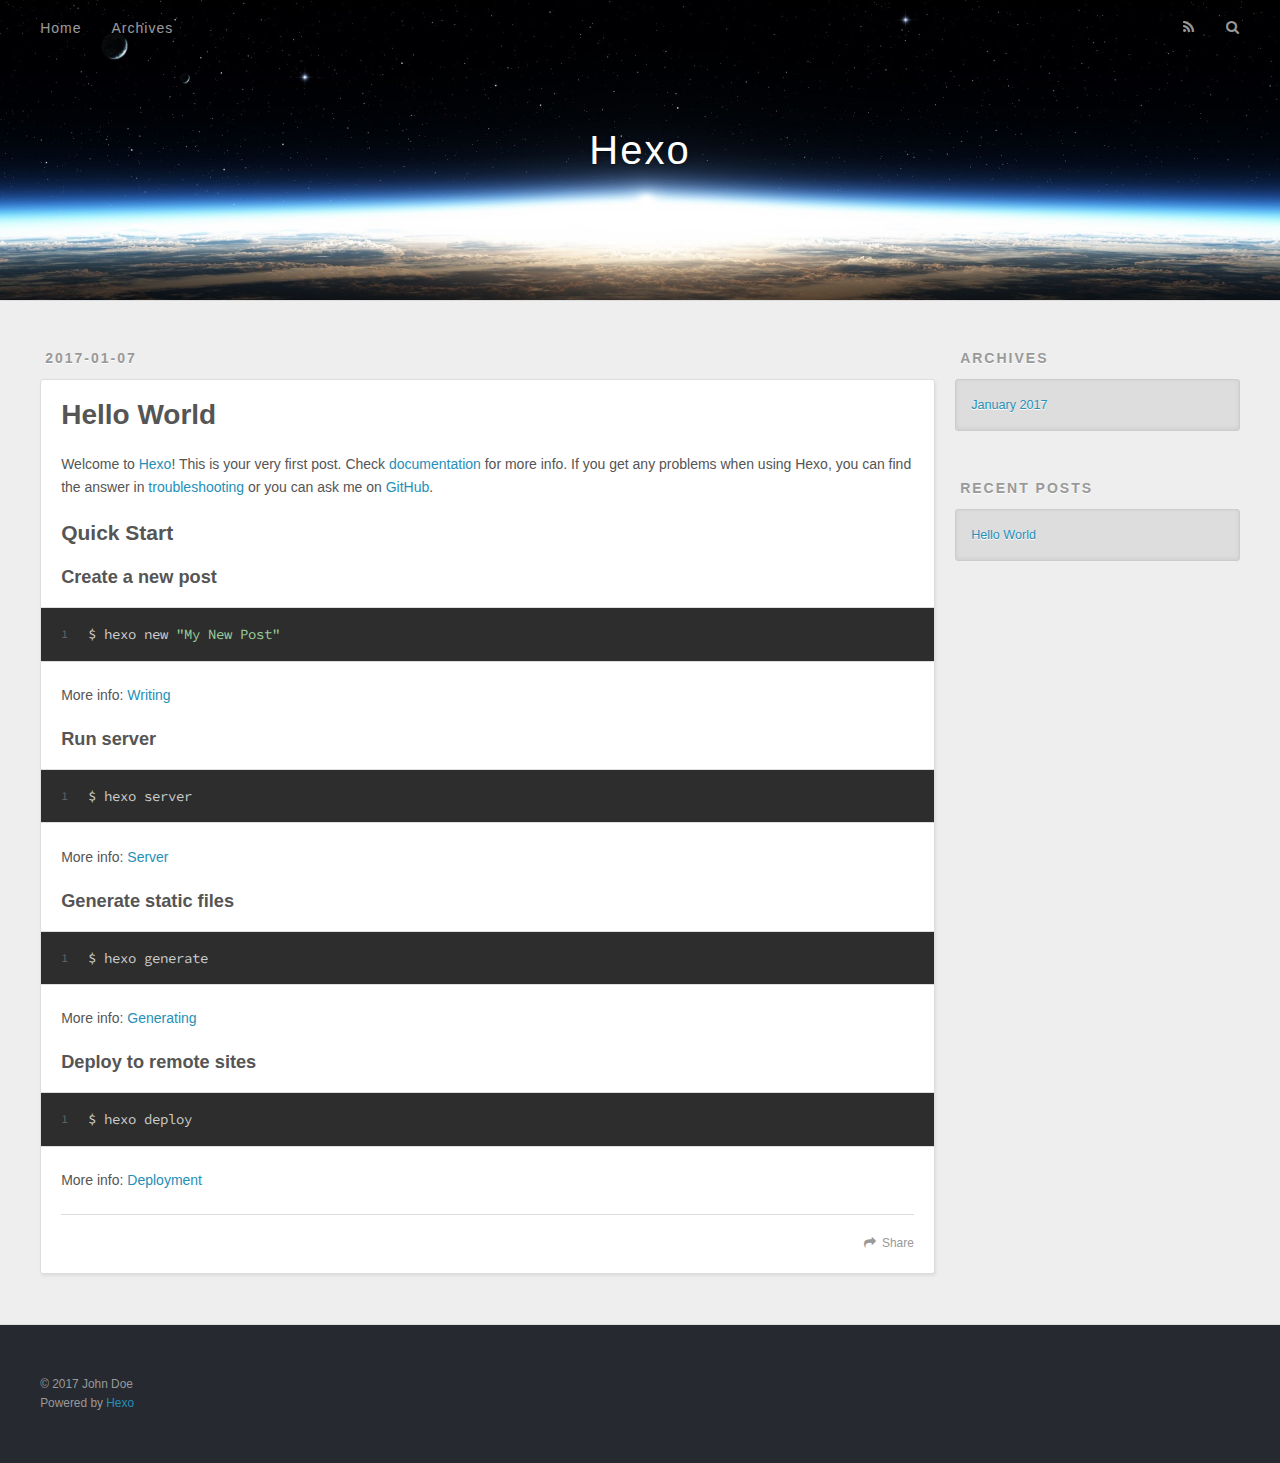
==== index.html @ b9127201 "Site updated: 2017-01-07 18:56:19" ====
<!DOCTYPE html>
<html>
<head>
  <meta charset="utf-8">
  
  <title>Hexo</title>
  <meta name="viewport" content="width=device-width, initial-scale=1, maximum-scale=1">
  <meta property="og:type" content="website">
<meta property="og:title" content="Hexo">
<meta property="og:url" content="http://yoursite.com/index.html">
<meta property="og:site_name" content="Hexo">
<meta name="twitter:card" content="summary">
<meta name="twitter:title" content="Hexo">
  
    <link rel="alternate" href="/atom.xml" title="Hexo" type="application/atom+xml">
  
  
    <link rel="icon" href="/favicon.png">
  
  
    <link href="//fonts.googleapis.com/css?family=Source+Code+Pro" rel="stylesheet" type="text/css">
  
  <link rel="stylesheet" href="/css/style.css">
  

</head>

<body>
  <div id="container">
    <div id="wrap">
      <header id="header">
  <div id="banner"></div>
  <div id="header-outer" class="outer">
    <div id="header-title" class="inner">
      <h1 id="logo-wrap">
        <a href="/" id="logo">Hexo</a>
      </h1>
      
    </div>
    <div id="header-inner" class="inner">
      <nav id="main-nav">
        <a id="main-nav-toggle" class="nav-icon"></a>
        
          <a class="main-nav-link" href="/">Home</a>
        
          <a class="main-nav-link" href="/archives">Archives</a>
        
      </nav>
      <nav id="sub-nav">
        
          <a id="nav-rss-link" class="nav-icon" href="/atom.xml" title="RSS Feed"></a>
        
        <a id="nav-search-btn" class="nav-icon" title="Search"></a>
      </nav>
      <div id="search-form-wrap">
        <form action="//google.com/search" method="get" accept-charset="UTF-8" class="search-form"><input type="search" name="q" results="0" class="search-form-input" placeholder="Search"><button type="submit" class="search-form-submit">&#xF002;</button><input type="hidden" name="sitesearch" value="http://yoursite.com"></form>
      </div>
    </div>
  </div>
</header>
      <div class="outer">
        <section id="main">
  
    <article id="post-hello-world" class="article article-type-post" itemscope itemprop="blogPost">
  <div class="article-meta">
    <a href="/2017/01/07/hello-world/" class="article-date">
  <time datetime="2017-01-07T10:17:06.000Z" itemprop="datePublished">2017-01-07</time>
</a>
    
  </div>
  <div class="article-inner">
    
    
      <header class="article-header">
        
  
    <h1 itemprop="name">
      <a class="article-title" href="/2017/01/07/hello-world/">Hello World</a>
    </h1>
  

      </header>
    
    <div class="article-entry" itemprop="articleBody">
      
        <p>Welcome to <a href="https://hexo.io/" target="_blank" rel="external">Hexo</a>! This is your very first post. Check <a href="https://hexo.io/docs/" target="_blank" rel="external">documentation</a> for more info. If you get any problems when using Hexo, you can find the answer in <a href="https://hexo.io/docs/troubleshooting.html" target="_blank" rel="external">troubleshooting</a> or you can ask me on <a href="https://github.com/hexojs/hexo/issues" target="_blank" rel="external">GitHub</a>.</p>
<h2 id="Quick-Start"><a href="#Quick-Start" class="headerlink" title="Quick Start"></a>Quick Start</h2><h3 id="Create-a-new-post"><a href="#Create-a-new-post" class="headerlink" title="Create a new post"></a>Create a new post</h3><figure class="highlight bash"><table><tr><td class="gutter"><pre><div class="line">1</div></pre></td><td class="code"><pre><div class="line">$ hexo new <span class="string">"My New Post"</span></div></pre></td></tr></table></figure>
<p>More info: <a href="https://hexo.io/docs/writing.html" target="_blank" rel="external">Writing</a></p>
<h3 id="Run-server"><a href="#Run-server" class="headerlink" title="Run server"></a>Run server</h3><figure class="highlight bash"><table><tr><td class="gutter"><pre><div class="line">1</div></pre></td><td class="code"><pre><div class="line">$ hexo server</div></pre></td></tr></table></figure>
<p>More info: <a href="https://hexo.io/docs/server.html" target="_blank" rel="external">Server</a></p>
<h3 id="Generate-static-files"><a href="#Generate-static-files" class="headerlink" title="Generate static files"></a>Generate static files</h3><figure class="highlight bash"><table><tr><td class="gutter"><pre><div class="line">1</div></pre></td><td class="code"><pre><div class="line">$ hexo generate</div></pre></td></tr></table></figure>
<p>More info: <a href="https://hexo.io/docs/generating.html" target="_blank" rel="external">Generating</a></p>
<h3 id="Deploy-to-remote-sites"><a href="#Deploy-to-remote-sites" class="headerlink" title="Deploy to remote sites"></a>Deploy to remote sites</h3><figure class="highlight bash"><table><tr><td class="gutter"><pre><div class="line">1</div></pre></td><td class="code"><pre><div class="line">$ hexo deploy</div></pre></td></tr></table></figure>
<p>More info: <a href="https://hexo.io/docs/deployment.html" target="_blank" rel="external">Deployment</a></p>

      
    </div>
    <footer class="article-footer">
      <a data-url="http://yoursite.com/2017/01/07/hello-world/" data-id="cixn47nyx0000qcj7tcdx3feu" class="article-share-link">Share</a>
      
      
    </footer>
  </div>
  
</article>


  

</section>
        
          <aside id="sidebar">
  
    

  
    

  
    
  
    
  <div class="widget-wrap">
    <h3 class="widget-title">Archives</h3>
    <div class="widget">
      <ul class="archive-list"><li class="archive-list-item"><a class="archive-list-link" href="/archives/2017/01/">January 2017</a></li></ul>
    </div>
  </div>


  
    
  <div class="widget-wrap">
    <h3 class="widget-title">Recent Posts</h3>
    <div class="widget">
      <ul>
        
          <li>
            <a href="/2017/01/07/hello-world/">Hello World</a>
          </li>
        
      </ul>
    </div>
  </div>

  
</aside>
        
      </div>
      <footer id="footer">
  
  <div class="outer">
    <div id="footer-info" class="inner">
      &copy; 2017 John Doe<br>
      Powered by <a href="http://hexo.io/" target="_blank">Hexo</a>
    </div>
  </div>
</footer>
    </div>
    <nav id="mobile-nav">
  
    <a href="/" class="mobile-nav-link">Home</a>
  
    <a href="/archives" class="mobile-nav-link">Archives</a>
  
</nav>
    

<script src="//ajax.googleapis.com/ajax/libs/jquery/2.0.3/jquery.min.js"></script>


  <link rel="stylesheet" href="/fancybox/jquery.fancybox.css">
  <script src="/fancybox/jquery.fancybox.pack.js"></script>


<script src="/js/script.js"></script>

  </div>
</body>
</html>
---- css/style.css ----
body {
  width: 100%;
}
body:before,
body:after {
  content: "";
  display: table;
}
body:after {
  clear: both;
}
html,
body,
div,
span,
applet,
object,
iframe,
h1,
h2,
h3,
h4,
h5,
h6,
p,
blockquote,
pre,
a,
abbr,
acronym,
address,
big,
cite,
code,
del,
dfn,
em,
img,
ins,
kbd,
q,
s,
samp,
small,
strike,
strong,
sub,
sup,
tt,
var,
dl,
dt,
dd,
ol,
ul,
li,
fieldset,
form,
label,
legend,
table,
caption,
tbody,
tfoot,
thead,
tr,
th,
td {
  margin: 0;
  padding: 0;
  border: 0;
  outline: 0;
  font-weight: inherit;
  font-style: inherit;
  font-family: inherit;
  font-size: 100%;
  vertical-align: baseline;
}
body {
  line-height: 1;
  color: #000;
  background: #fff;
}
ol,
ul {
  list-style: none;
}
table {
  border-collapse: separate;
  border-spacing: 0;
  vertical-align: middle;
}
caption,
th,
td {
  text-align: left;
  font-weight: normal;
  vertical-align: middle;
}
a img {
  border: none;
}
input,
button {
  margin: 0;
  padding: 0;
}
input::-moz-focus-inner,
button::-moz-focus-inner {
  border: 0;
  padding: 0;
}
@font-face {
  font-family: FontAwesome;
  font-style: normal;
  font-weight: normal;
  src: url("fonts/fontawesome-webfont.eot?v=#4.0.3");
  src: url("fonts/fontawesome-webfont.eot?#iefix&v=#4.0.3") format("embedded-opentype"), url("fonts/fontawesome-webfont.woff?v=#4.0.3") format("woff"), url("fonts/fontawesome-webfont.ttf?v=#4.0.3") format("truetype"), url("fonts/fontawesome-webfont.svg#fontawesomeregular?v=#4.0.3") format("svg");
}
html,
body,
#container {
  height: 100%;
}
body {
  background: #eee;
  font: 14px "Helvetica Neue", Helvetica, Arial, sans-serif;
  -webkit-text-size-adjust: 100%;
}
.outer {
  max-width: 1220px;
  margin: 0 auto;
  padding: 0 20px;
}
.outer:before,
.outer:after {
  content: "";
  display: table;
}
.outer:after {
  clear: both;
}
.inner {
  display: inline;
  float: left;
  width: 98.33333333333333%;
  margin: 0 0.833333333333333%;
}
.left,
.alignleft {
  float: left;
}
.right,
.alignright {
  float: right;
}
.clear {
  clear: both;
}
#container {
  position: relative;
}
.mobile-nav-on {
  overflow: hidden;
}
#wrap {
  height: 100%;
  width: 100%;
  position: absolute;
  top: 0;
  left: 0;
  -webkit-transition: 0.2s ease-out;
  -moz-transition: 0.2s ease-out;
  -ms-transition: 0.2s ease-out;
  transition: 0.2s ease-out;
  z-index: 1;
  background: #eee;
}
.mobile-nav-on #wrap {
  left: 280px;
}
@media screen and (min-width: 768px) {
  #main {
    display: inline;
    float: left;
    width: 73.33333333333333%;
    margin: 0 0.833333333333333%;
  }
}
.article-date,
.article-category-link,
.archive-year,
.widget-title {
  text-decoration: none;
  text-transform: uppercase;
  letter-spacing: 2px;
  color: #999;
  margin-bottom: 1em;
  margin-left: 5px;
  line-height: 1em;
  text-shadow: 0 1px #fff;
  font-weight: bold;
}
.article-inner,
.archive-article-inner {
  background: #fff;
  -webkit-box-shadow: 1px 2px 3px #ddd;
  box-shadow: 1px 2px 3px #ddd;
  border: 1px solid #ddd;
  border-radius: 3px;
}
.article-entry h1,
.widget h1 {
  font-size: 2em;
}
.article-entry h2,
.widget h2 {
  font-size: 1.5em;
}
.article-entry h3,
.widget h3 {
  font-size: 1.3em;
}
.article-entry h4,
.widget h4 {
  font-size: 1.2em;
}
.article-entry h5,
.widget h5 {
  font-size: 1em;
}
.article-entry h6,
.widget h6 {
  font-size: 1em;
  color: #999;
}
.article-entry hr,
.widget hr {
  border: 1px dashed #ddd;
}
.article-entry strong,
.widget strong {
  font-weight: bold;
}
.article-entry em,
.widget em,
.article-entry cite,
.widget cite {
  font-style: italic;
}
.article-entry sup,
.widget sup,
.article-entry sub,
.widget sub {
  font-size: 0.75em;
  line-height: 0;
  position: relative;
  vertical-align: baseline;
}
.article-entry sup,
.widget sup {
  top: -0.5em;
}
.article-entry sub,
.widget sub {
  bottom: -0.2em;
}
.article-entry small,
.widget small {
  font-size: 0.85em;
}
.article-entry acronym,
.widget acronym,
.article-entry abbr,
.widget abbr {
  border-bottom: 1px dotted;
}
.article-entry ul,
.widget ul,
.article-entry ol,
.widget ol,
.article-entry dl,
.widget dl {
  margin: 0 20px;
  line-height: 1.6em;
}
.article-entry ul ul,
.widget ul ul,
.article-entry ol ul,
.widget ol ul,
.article-entry ul ol,
.widget ul ol,
.article-entry ol ol,
.widget ol ol {
  margin-top: 0;
  margin-bottom: 0;
}
.article-entry ul,
.widget ul {
  list-style: disc;
}
.article-entry ol,
.widget ol {
  list-style: decimal;
}
.article-entry dt,
.widget dt {
  font-weight: bold;
}
#header {
  height: 300px;
  position: relative;
  border-bottom: 1px solid #ddd;
}
#header:before,
#header:after {
  content: "";
  position: absolute;
  left: 0;
  right: 0;
  height: 40px;
}
#header:before {
  top: 0;
  background: -webkit-linear-gradient(rgba(0,0,0,0.2), transparent);
  background: -moz-linear-gradient(rgba(0,0,0,0.2), transparent);
  background: -ms-linear-gradient(rgba(0,0,0,0.2), transparent);
  background: linear-gradient(rgba(0,0,0,0.2), transparent);
}
#header:after {
  bottom: 0;
  background: -webkit-linear-gradient(transparent, rgba(0,0,0,0.2));
  background: -moz-linear-gradient(transparent, rgba(0,0,0,0.2));
  background: -ms-linear-gradient(transparent, rgba(0,0,0,0.2));
  background: linear-gradient(transparent, rgba(0,0,0,0.2));
}
#header-outer {
  height: 100%;
  position: relative;
}
#header-inner {
  position: relative;
  overflow: hidden;
}
#banner {
  position: absolute;
  top: 0;
  left: 0;
  width: 100%;
  height: 100%;
  background: url("images/banner.jpg") center #000;
  -webkit-background-size: cover;
  -moz-background-size: cover;
  background-size: cover;
  z-index: -1;
}
#header-title {
  text-align: center;
  height: 40px;
  position: absolute;
  top: 50%;
  left: 0;
  margin-top: -20px;
}
#logo,
#subtitle {
  text-decoration: none;
  color: #fff;
  font-weight: 300;
  text-shadow: 0 1px 4px rgba(0,0,0,0.3);
}
#logo {
  font-size: 40px;
  line-height: 40px;
  letter-spacing: 2px;
}
#subtitle {
  font-size: 16px;
  line-height: 16px;
  letter-spacing: 1px;
}
#subtitle-wrap {
  margin-top: 16px;
}
#main-nav {
  float: left;
  margin-left: -15px;
}
.nav-icon,
.main-nav-link {
  float: left;
  color: #fff;
  opacity: 0.6;
  text-decoration: none;
  text-shadow: 0 1px rgba(0,0,0,0.2);
  -webkit-transition: opacity 0.2s;
  -moz-transition: opacity 0.2s;
  -ms-transition: opacity 0.2s;
  transition: opacity 0.2s;
  display: block;
  padding: 20px 15px;
}
.nav-icon:hover,
.main-nav-link:hover {
  opacity: 1;
}
.nav-icon {
  font-family: FontAwesome;
  text-align: center;
  font-size: 14px;
  width: 14px;
  height: 14px;
  padding: 20px 15px;
  position: relative;
  cursor: pointer;
}
.main-nav-link {
  font-weight: 300;
  letter-spacing: 1px;
}
@media screen and (max-width: 479px) {
  .main-nav-link {
    display: none;
  }
}
#main-nav-toggle {
  display: none;
}
#main-nav-toggle:before {
  content: "\f0c9";
}
@media screen and (max-width: 479px) {
  #main-nav-toggle {
    display: block;
  }
}
#sub-nav {
  float: right;
  margin-right: -15px;
}
#nav-rss-link:before {
  content: "\f09e";
}
#nav-search-btn:before {
  content: "\f002";
}
#search-form-wrap {
  position: absolute;
  top: 15px;
  width: 150px;
  height: 30px;
  right: -150px;
  opacity: 0;
  -webkit-transition: 0.2s ease-out;
  -moz-transition: 0.2s ease-out;
  -ms-transition: 0.2s ease-out;
  transition: 0.2s ease-out;
}
#search-form-wrap.on {
  opacity: 1;
  right: 0;
}
@media screen and (max-width: 479px) {
  #search-form-wrap {
    width: 100%;
    right: -100%;
  }
}
.search-form {
  position: absolute;
  top: 0;
  left: 0;
  right: 0;
  background: #fff;
  padding: 5px 15px;
  border-radius: 15px;
  -webkit-box-shadow: 0 0 10px rgba(0,0,0,0.3);
  box-shadow: 0 0 10px rgba(0,0,0,0.3);
}
.search-form-input {
  border: none;
  background: none;
  color: #555;
  width: 100%;
  font: 13px "Helvetica Neue", Helvetica, Arial, sans-serif;
  outline: none;
}
.search-form-input::-webkit-search-results-decoration,
.search-form-input::-webkit-search-cancel-button {
  -webkit-appearance: none;
}
.search-form-submit {
  position: absolute;
  top: 50%;
  right: 10px;
  margin-top: -7px;
  font: 13px FontAwesome;
  border: none;
  background: none;
  color: #bbb;
  cursor: pointer;
}
.search-form-submit:hover,
.search-form-submit:focus {
  color: #777;
}
.article {
  margin: 50px 0;
}
.article-inner {
  overflow: hidden;
}
.article-meta:before,
.article-meta:after {
  content: "";
  display: table;
}
.article-meta:after {
  clear: both;
}
.article-date {
  float: left;
}
.article-category {
  float: left;
  line-height: 1em;
  color: #ccc;
  text-shadow: 0 1px #fff;
  margin-left: 8px;
}
.article-category:before {
  content: "\2022";
}
.article-category-link {
  margin: 0 12px 1em;
}
.article-header {
  padding: 20px 20px 0;
}
.article-title {
  text-decoration: none;
  font-size: 2em;
  font-weight: bold;
  color: #555;
  line-height: 1.1em;
  -webkit-transition: color 0.2s;
  -moz-transition: color 0.2s;
  -ms-transition: color 0.2s;
  transition: color 0.2s;
}
a.article-title:hover {
  color: #258fb8;
}
.article-entry {
  color: #555;
  padding: 0 20px;
}
.article-entry:before,
.article-entry:after {
  content: "";
  display: table;
}
.article-entry:after {
  clear: both;
}
.article-entry p,
.article-entry table {
  line-height: 1.6em;
  margin: 1.6em 0;
}
.article-entry h1,
.article-entry h2,
.article-entry h3,
.article-entry h4,
.article-entry h5,
.article-entry h6 {
  font-weight: bold;
}
.article-entry h1,
.article-entry h2,
.article-entry h3,
.article-entry h4,
.article-entry h5,
.article-entry h6 {
  line-height: 1.1em;
  margin: 1.1em 0;
}
.article-entry a {
  color: #258fb8;
  text-decoration: none;
}
.article-entry a:hover {
  text-decoration: underline;
}
.article-entry ul,
.article-entry ol,
.article-entry dl {
  margin-top: 1.6em;
  margin-bottom: 1.6em;
}
.article-entry img,
.article-entry video {
  max-width: 100%;
  height: auto;
  display: block;
  margin: auto;
}
.article-entry iframe {
  border: none;
}
.article-entry table {
  width: 100%;
  border-collapse: collapse;
  border-spacing: 0;
}
.article-entry th {
  font-weight: bold;
  border-bottom: 3px solid #ddd;
  padding-bottom: 0.5em;
}
.article-entry td {
  border-bottom: 1px solid #ddd;
  padding: 10px 0;
}
.article-entry blockquote {
  font-family: Georgia, "Times New Roman", serif;
  font-size: 1.4em;
  margin: 1.6em 20px;
  text-align: center;
}
.article-entry blockquote footer {
  font-size: 14px;
  margin: 1.6em 0;
  font-family: "Helvetica Neue", Helvetica, Arial, sans-serif;
}
.article-entry blockquote footer cite:before {
  content: "—";
  padding: 0 0.5em;
}
.article-entry .pullquote {
  text-align: left;
  width: 45%;
  margin: 0;
}
.article-entry .pullquote.left {
  margin-left: 0.5em;
  margin-right: 1em;
}
.article-entry .pullquote.right {
  margin-right: 0.5em;
  margin-left: 1em;
}
.article-entry .caption {
  color: #999;
  display: block;
  font-size: 0.9em;
  margin-top: 0.5em;
  position: relative;
  text-align: center;
}
.article-entry .video-container {
  position: relative;
  padding-top: 56.25%;
  height: 0;
  overflow: hidden;
}
.article-entry .video-container iframe,
.article-entry .video-container object,
.article-entry .video-container embed {
  position: absolute;
  top: 0;
  left: 0;
  width: 100%;
  height: 100%;
  margin-top: 0;
}
.article-more-link a {
  display: inline-block;
  line-height: 1em;
  padding: 6px 15px;
  border-radius: 15px;
  background: #eee;
  color: #999;
  text-shadow: 0 1px #fff;
  text-decoration: none;
}
.article-more-link a:hover {
  background: #258fb8;
  color: #fff;
  text-decoration: none;
  text-shadow: 0 1px #1e7293;
}
.article-footer {
  font-size: 0.85em;
  line-height: 1.6em;
  border-top: 1px solid #ddd;
  padding-top: 1.6em;
  margin: 0 20px 20px;
}
.article-footer:before,
.article-footer:after {
  content: "";
  display: table;
}
.article-footer:after {
  clear: both;
}
.article-footer a {
  color: #999;
  text-decoration: none;
}
.article-footer a:hover {
  color: #555;
}
.article-tag-list-item {
  float: left;
  margin-right: 10px;
}
.article-tag-list-link:before {
  content: "#";
}
.article-comment-link {
  float: right;
}
.article-comment-link:before {
  content: "\f075";
  font-family: FontAwesome;
  padding-right: 8px;
}
.article-share-link {
  cursor: pointer;
  float: right;
  margin-left: 20px;
}
.article-share-link:before {
  content: "\f064";
  font-family: FontAwesome;
  padding-right: 6px;
}
#article-nav {
  position: relative;
}
#article-nav:before,
#article-nav:after {
  content: "";
  display: table;
}
#article-nav:after {
  clear: both;
}
@media screen and (min-width: 768px) {
  #article-nav {
    margin: 50px 0;
  }
  #article-nav:before {
    width: 8px;
    height: 8px;
    position: absolute;
    top: 50%;
    left: 50%;
    margin-top: -4px;
    margin-left: -4px;
    content: "";
    border-radius: 50%;
    background: #ddd;
    -webkit-box-shadow: 0 1px 2px #fff;
    box-shadow: 0 1px 2px #fff;
  }
}
.article-nav-link-wrap {
  text-decoration: none;
  text-shadow: 0 1px #fff;
  color: #999;
  -webkit-box-sizing: border-box;
  -moz-box-sizing: border-box;
  box-sizing: border-box;
  margin-top: 50px;
  text-align: center;
  display: block;
}
.article-nav-link-wrap:hover {
  color: #555;
}
@media screen and (min-width: 768px) {
  .article-nav-link-wrap {
    width: 50%;
    margin-top: 0;
  }
}
@media screen and (min-width: 768px) {
  #article-nav-newer {
    float: left;
    text-align: right;
    padding-right: 20px;
  }
}
@media screen and (min-width: 768px) {
  #article-nav-older {
    float: right;
    text-align: left;
    padding-left: 20px;
  }
}
.article-nav-caption {
  text-transform: uppercase;
  letter-spacing: 2px;
  color: #ddd;
  line-height: 1em;
  font-weight: bold;
}
#article-nav-newer .article-nav-caption {
  margin-right: -2px;
}
.article-nav-title {
  font-size: 0.85em;
  line-height: 1.6em;
  margin-top: 0.5em;
}
.article-share-box {
  position: absolute;
  display: none;
  background: #fff;
  -webkit-box-shadow: 1px 2px 10px rgba(0,0,0,0.2);
  box-shadow: 1px 2px 10px rgba(0,0,0,0.2);
  border-radius: 3px;
  margin-left: -145px;
  overflow: hidden;
  z-index: 1;
}
.article-share-box.on {
  display: block;
}
.article-share-input {
  width: 100%;
  background: none;
  -webkit-box-sizing: border-box;
  -moz-box-sizing: border-box;
  box-sizing: border-box;
  font: 14px "Helvetica Neue", Helvetica, Arial, sans-serif;
  padding: 0 15px;
  color: #555;
  outline: none;
  border: 1px solid #ddd;
  border-radius: 3px 3px 0 0;
  height: 36px;
  line-height: 36px;
}
.article-share-links {
  background: #eee;
}
.article-share-links:before,
.article-share-links:after {
  content: "";
  display: table;
}
.article-share-links:after {
  clear: both;
}
.article-share-twitter,
.article-share-facebook,
.article-share-pinterest,
.article-share-google {
  width: 50px;
  height: 36px;
  display: block;
  float: left;
  position: relative;
  color: #999;
  text-shadow: 0 1px #fff;
}
.article-share-twitter:before,
.article-share-facebook:before,
.article-share-pinterest:before,
.article-share-google:before {
  font-size: 20px;
  font-family: FontAwesome;
  width: 20px;
  height: 20px;
  position: absolute;
  top: 50%;
  left: 50%;
  margin-top: -10px;
  margin-left: -10px;
  text-align: center;
}
.article-share-twitter:hover,
.article-share-facebook:hover,
.article-share-pinterest:hover,
.article-share-google:hover {
  color: #fff;
}
.article-share-twitter:before {
  content: "\f099";
}
.article-share-twitter:hover {
  background: #00aced;
  text-shadow: 0 1px #008abe;
}
.article-share-facebook:before {
  content: "\f09a";
}
.article-share-facebook:hover {
  background: #3b5998;
  text-shadow: 0 1px #2f477a;
}
.article-share-pinterest:before {
  content: "\f0d2";
}
.article-share-pinterest:hover {
  background: #cb2027;
  text-shadow: 0 1px #a21a1f;
}
.article-share-google:before {
  content: "\f0d5";
}
.article-share-google:hover {
  background: #dd4b39;
  text-shadow: 0 1px #be3221;
}
.article-gallery {
  background: #000;
  position: relative;
}
.article-gallery-photos {
  position: relative;
  overflow: hidden;
}
.article-gallery-img {
  display: none;
  max-width: 100%;
}
.article-gallery-img:first-child {
  display: block;
}
.article-gallery-img.loaded {
  position: absolute;
  display: block;
}
.article-gallery-img img {
  display: block;
  max-width: 100%;
  margin: 0 auto;
}
#comments {
  background: #fff;
  -webkit-box-shadow: 1px 2px 3px #ddd;
  box-shadow: 1px 2px 3px #ddd;
  padding: 20px;
  border: 1px solid #ddd;
  border-radius: 3px;
  margin: 50px 0;
}
#comments a {
  color: #258fb8;
}
.archives-wrap {
  margin: 50px 0;
}
.archives:before,
.archives:after {
  content: "";
  display: table;
}
.archives:after {
  clear: both;
}
.archive-year-wrap {
  margin-bottom: 1em;
}
.archives {
  -webkit-column-gap: 10px;
  -moz-column-gap: 10px;
  column-gap: 10px;
}
@media screen and (min-width: 480px) and (max-width: 767px) {
  .archives {
    -webkit-column-count: 2;
    -moz-column-count: 2;
    column-count: 2;
  }
}
@media screen and (min-width: 768px) {
  .archives {
    -webkit-column-count: 3;
    -moz-column-count: 3;
    column-count: 3;
  }
}
.archive-article {
  -webkit-column-break-inside: avoid;
  page-break-inside: avoid;
  overflow: hidden;
  break-inside: avoid-column;
}
.archive-article-inner {
  padding: 10px;
  margin-bottom: 15px;
}
.archive-article-title {
  text-decoration: none;
  font-weight: bold;
  color: #555;
  -webkit-transition: color 0.2s;
  -moz-transition: color 0.2s;
  -ms-transition: color 0.2s;
  transition: color 0.2s;
  line-height: 1.6em;
}
.archive-article-title:hover {
  color: #258fb8;
}
.archive-article-footer {
  margin-top: 1em;
}
.archive-article-date {
  color: #999;
  text-decoration: none;
  font-size: 0.85em;
  line-height: 1em;
  margin-bottom: 0.5em;
  display: block;
}
#page-nav {
  margin: 50px auto;
  background: #fff;
  -webkit-box-shadow: 1px 2px 3px #ddd;
  box-shadow: 1px 2px 3px #ddd;
  border: 1px solid #ddd;
  border-radius: 3px;
  text-align: center;
  color: #999;
  overflow: hidden;
}
#page-nav:before,
#page-nav:after {
  content: "";
  display: table;
}
#page-nav:after {
  clear: both;
}
#page-nav a,
#page-nav span {
  padding: 10px 20px;
  line-height: 1;
  height: 2ex;
}
#page-nav a {
  color: #999;
  text-decoration: none;
}
#page-nav a:hover {
  background: #999;
  color: #fff;
}
#page-nav .prev {
  float: left;
}
#page-nav .next {
  float: right;
}
#page-nav .page-number {
  display: inline-block;
}
@media screen and (max-width: 479px) {
  #page-nav .page-number {
    display: none;
  }
}
#page-nav .current {
  color: #555;
  font-weight: bold;
}
#page-nav .space {
  color: #ddd;
}
#footer {
  background: #262a30;
  padding: 50px 0;
  border-top: 1px solid #ddd;
  color: #999;
}
#footer a {
  color: #258fb8;
  text-decoration: none;
}
#footer a:hover {
  text-decoration: underline;
}
#footer-info {
  line-height: 1.6em;
  font-size: 0.85em;
}
.article-entry pre,
.article-entry .highlight {
  background: #2d2d2d;
  margin: 0 -20px;
  padding: 15px 20px;
  border-style: solid;
  border-color: #ddd;
  border-width: 1px 0;
  overflow: auto;
  color: #ccc;
  line-height: 22.400000000000002px;
}
.article-entry .highlight .gutter pre,
.article-entry .gist .gist-file .gist-data .line-numbers {
  color: #666;
  font-size: 0.85em;
}
.article-entry pre,
.article-entry code {
  font-family: "Source Code Pro", Consolas, Monaco, Menlo, Consolas, monospace;
}
.article-entry code {
  background: #eee;
  text-shadow: 0 1px #fff;
  padding: 0 0.3em;
}
.article-entry pre code {
  background: none;
  text-shadow: none;
  padding: 0;
}
.article-entry .highlight pre {
  border: none;
  margin: 0;
  padding: 0;
}
.article-entry .highlight table {
  margin: 0;
  width: auto;
}
.article-entry .highlight td {
  border: none;
  padding: 0;
}
.article-entry .highlight figcaption {
  font-size: 0.85em;
  color: #999;
  line-height: 1em;
  margin-bottom: 1em;
}
.article-entry .highlight figcaption:before,
.article-entry .highlight figcaption:after {
  content: "";
  display: table;
}
.article-entry .highlight figcaption:after {
  clear: both;
}
.article-entry .highlight figcaption a {
  float: right;
}
.article-entry .highlight .gutter pre {
  text-align: right;
  padding-right: 20px;
}
.article-entry .highlight .line {
  height: 22.400000000000002px;
}
.article-entry .highlight .line.marked {
  background: #515151;
}
.article-entry .gist {
  margin: 0 -20px;
  border-style: solid;
  border-color: #ddd;
  border-width: 1px 0;
  background: #2d2d2d;
  padding: 15px 20px 15px 0;
}
.article-entry .gist .gist-file {
  border: none;
  font-family: "Source Code Pro", Consolas, Monaco, Menlo, Consolas, monospace;
  margin: 0;
}
.article-entry .gist .gist-file .gist-data {
  background: none;
  border: none;
}
.article-entry .gist .gist-file .gist-data .line-numbers {
  background: none;
  border: none;
  padding: 0 20px 0 0;
}
.article-entry .gist .gist-file .gist-data .line-data {
  padding: 0 !important;
}
.article-entry .gist .gist-file .highlight {
  margin: 0;
  padding: 0;
  border: none;
}
.article-entry .gist .gist-file .gist-meta {
  background: #2d2d2d;
  color: #999;
  font: 0.85em "Helvetica Neue", Helvetica, Arial, sans-serif;
  text-shadow: 0 0;
  padding: 0;
  margin-top: 1em;
  margin-left: 20px;
}
.article-entry .gist .gist-file .gist-meta a {
  color: #258fb8;
  font-weight: normal;
}
.article-entry .gist .gist-file .gist-meta a:hover {
  text-decoration: underline;
}
pre .comment,
pre .title {
  color: #999;
}
pre .variable,
pre .attribute,
pre .tag,
pre .regexp,
pre .ruby .constant,
pre .xml .tag .title,
pre .xml .pi,
pre .xml .doctype,
pre .html .doctype,
pre .css .id,
pre .css .class,
pre .css .pseudo {
  color: #f2777a;
}
pre .number,
pre .preprocessor,
pre .built_in,
pre .literal,
pre .params,
pre .constant {
  color: #f99157;
}
pre .class,
pre .ruby .class .title,
pre .css .rules .attribute {
  color: #9c9;
}
pre .string,
pre .value,
pre .inheritance,
pre .header,
pre .ruby .symbol,
pre .xml .cdata {
  color: #9c9;
}
pre .css .hexcolor {
  color: #6cc;
}
pre .function,
pre .python .decorator,
pre .python .title,
pre .ruby .function .title,
pre .ruby .title .keyword,
pre .perl .sub,
pre .javascript .title,
pre .coffeescript .title {
  color: #69c;
}
pre .keyword,
pre .javascript .function {
  color: #c9c;
}
@media screen and (max-width: 479px) {
  #mobile-nav {
    position: absolute;
    top: 0;
    left: 0;
    width: 280px;
    height: 100%;
    background: #191919;
    border-right: 1px solid #fff;
  }
}
@media screen and (max-width: 479px) {
  .mobile-nav-link {
    display: block;
    color: #999;
    text-decoration: none;
    padding: 15px 20px;
    font-weight: bold;
  }
  .mobile-nav-link:hover {
    color: #fff;
  }
}
@media screen and (min-width: 768px) {
  #sidebar {
    display: inline;
    float: left;
    width: 23.333333333333332%;
    margin: 0 0.833333333333333%;
  }
}
.widget-wrap {
  margin: 50px 0;
}
.widget {
  color: #777;
  text-shadow: 0 1px #fff;
  background: #ddd;
  -webkit-box-shadow: 0 -1px 4px #ccc inset;
  box-shadow: 0 -1px 4px #ccc inset;
  border: 1px solid #ccc;
  padding: 15px;
  border-radius: 3px;
}
.widget a {
  color: #258fb8;
  text-decoration: none;
}
.widget a:hover {
  text-decoration: underline;
}
.widget ul ul,
.widget ol ul,
.widget dl ul,
.widget ul ol,
.widget ol ol,
.widget dl ol,
.widget ul dl,
.widget ol dl,
.widget dl dl {
  margin-left: 15px;
  list-style: disc;
}
.widget {
  line-height: 1.6em;
  word-wrap: break-word;
  font-size: 0.9em;
}
.widget ul,
.widget ol {
  list-style: none;
  margin: 0;
}
.widget ul ul,
.widget ol ul,
.widget ul ol,
.widget ol ol {
  margin: 0 20px;
}
.widget ul ul,
.widget ol ul {
  list-style: disc;
}
.widget ul ol,
.widget ol ol {
  list-style: decimal;
}
.category-list-count,
.tag-list-count,
.archive-list-count {
  padding-left: 5px;
  color: #999;
  font-size: 0.85em;
}
.category-list-count:before,
.tag-list-count:before,
.archive-list-count:before {
  content: "(";
}
.category-list-count:after,
.tag-list-count:after,
.archive-list-count:after {
  content: ")";
}
.tagcloud a {
  margin-right: 5px;
  display: inline-block;
}
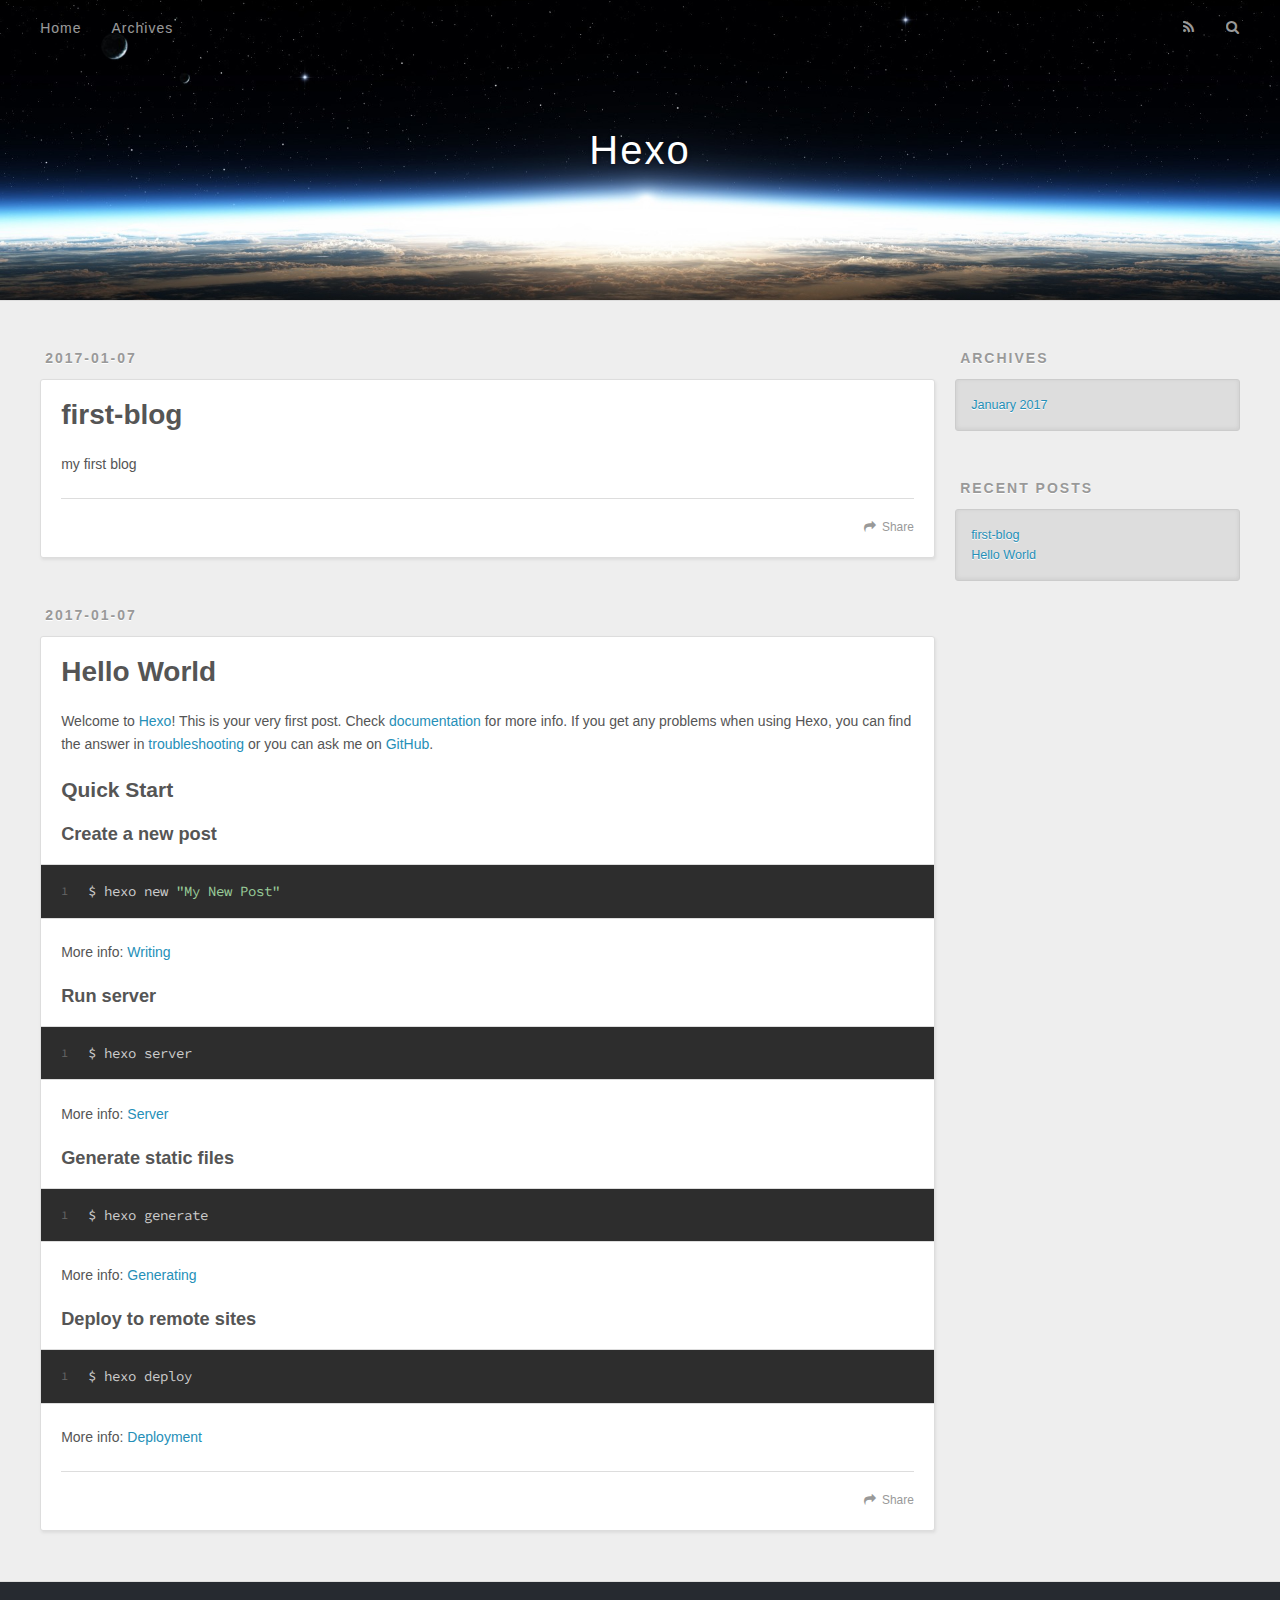
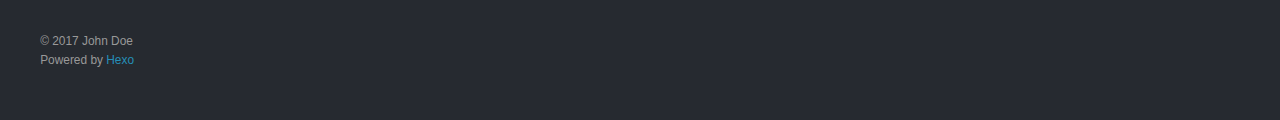
==== commit 8abea7f3: "Site updated: 2017-01-07 21:03:38" ====
--- a/index.html
+++ b/index.html
@@ -61,6 +61,43 @@
       <div class="outer">
         <section id="main">
   
+    <article id="post-first-blog" class="article article-type-post" itemscope itemprop="blogPost">
+  <div class="article-meta">
+    <a href="/2017/01/07/first-blog/" class="article-date">
+  <time datetime="2017-01-07T13:00:55.000Z" itemprop="datePublished">2017-01-07</time>
+</a>
+    
+  </div>
+  <div class="article-inner">
+    
+    
+      <header class="article-header">
+        
+  
+    <h1 itemprop="name">
+      <a class="article-title" href="/2017/01/07/first-blog/">first-blog</a>
+    </h1>
+  
+
+      </header>
+    
+    <div class="article-entry" itemprop="articleBody">
+      
+        <p>my first blog</p>
+
+      
+    </div>
+    <footer class="article-footer">
+      <a data-url="http://yoursite.com/2017/01/07/first-blog/" data-id="cixn8reyt00002cj7pdawqk6v" class="article-share-link">Share</a>
+      
+      
+    </footer>
+  </div>
+  
+</article>
+
+
+  
     <article id="post-hello-world" class="article article-type-post" itemscope itemprop="blogPost">
   <div class="article-meta">
     <a href="/2017/01/07/hello-world/" class="article-date">
@@ -96,7 +133,7 @@
       
     </div>
     <footer class="article-footer">
-      <a data-url="http://yoursite.com/2017/01/07/hello-world/" data-id="cixn47nyx0000qcj7tcdx3feu" class="article-share-link">Share</a>
+      <a data-url="http://yoursite.com/2017/01/07/hello-world/" data-id="cixn8reze00012cj7ia3nbno5" class="article-share-link">Share</a>
       
       
     </footer>
@@ -136,6 +173,10 @@
       <ul>
         
           <li>
+            <a href="/2017/01/07/first-blog/">first-blog</a>
+          </li>
+        
+          <li>
             <a href="/2017/01/07/hello-world/">Hello World</a>
           </li>
         
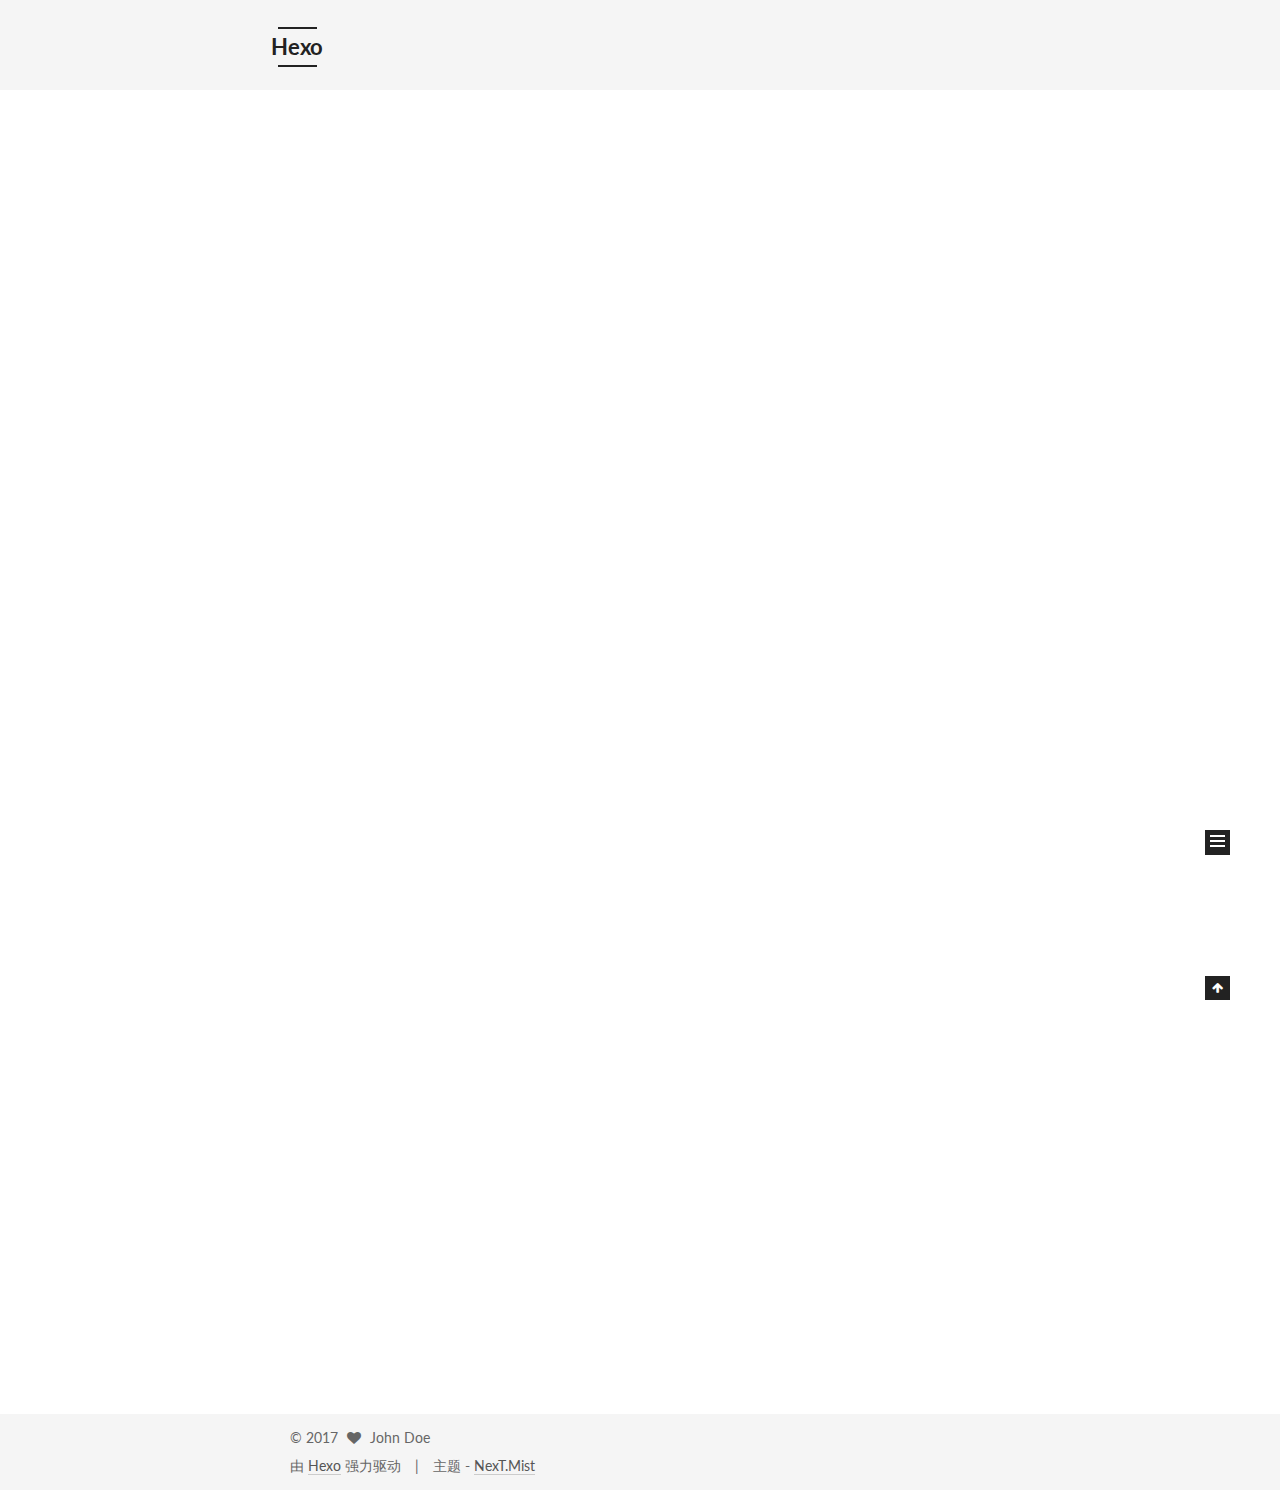
==== commit 6b1e509d: "Site updated: 2017-01-07 22:28:17" ====
--- a/index.html
+++ b/index.html
@@ -1,126 +1,443 @@
-<!DOCTYPE html>
-<html>
+<!doctype html>
+
+
+
+  
+
+
+<html class="theme-next mist use-motion" lang="zh-Hans">
 <head>
-  <meta charset="utf-8">
-  
-  <title>Hexo</title>
-  <meta name="viewport" content="width=device-width, initial-scale=1, maximum-scale=1">
-  <meta property="og:type" content="website">
+  <meta charset="UTF-8"/>
+<meta http-equiv="X-UA-Compatible" content="IE=edge" />
+<meta name="viewport" content="width=device-width, initial-scale=1, maximum-scale=1"/>
+
+
+
+<meta http-equiv="Cache-Control" content="no-transform" />
+<meta http-equiv="Cache-Control" content="no-siteapp" />
+
+
+
+
+
+
+
+
+
+
+
+
+  
+  
+  <link href="/lib/fancybox/source/jquery.fancybox.css?v=2.1.5" rel="stylesheet" type="text/css" />
+
+
+
+
+  
+  
+  
+  
+
+  
+    
+    
+  
+
+  
+
+  
+
+  
+
+  
+
+  
+    
+    
+    <link href="//fonts.googleapis.com/css?family=Lato:300,300italic,400,400italic,700,700italic&subset=latin,latin-ext" rel="stylesheet" type="text/css">
+  
+
+
+
+
+
+
+<link href="/lib/font-awesome/css/font-awesome.min.css?v=4.6.2" rel="stylesheet" type="text/css" />
+
+<link href="/css/main.css?v=5.1.0" rel="stylesheet" type="text/css" />
+
+
+  <meta name="keywords" content="Hexo, NexT" />
+
+
+
+
+
+
+
+
+  <link rel="shortcut icon" type="image/x-icon" href="/favicon.ico?v=5.1.0" />
+
+
+
+
+
+
+<meta property="og:type" content="website">
 <meta property="og:title" content="Hexo">
 <meta property="og:url" content="http://yoursite.com/index.html">
 <meta property="og:site_name" content="Hexo">
 <meta name="twitter:card" content="summary">
 <meta name="twitter:title" content="Hexo">
-  
-    <link rel="alternate" href="/atom.xml" title="Hexo" type="application/atom+xml">
-  
-  
-    <link rel="icon" href="/favicon.png">
-  
-  
-    <link href="//fonts.googleapis.com/css?family=Source+Code+Pro" rel="stylesheet" type="text/css">
-  
-  <link rel="stylesheet" href="/css/style.css">
-  
-
+
+
+
+<script type="text/javascript" id="hexo.configurations">
+  var NexT = window.NexT || {};
+  var CONFIG = {
+    root: '/',
+    scheme: 'Mist',
+    sidebar: {"position":"left","display":"post"},
+    fancybox: true,
+    motion: true,
+    duoshuo: {
+      userId: '0',
+      author: '博主'
+    },
+    algolia: {
+      applicationID: '',
+      apiKey: '',
+      indexName: '',
+      hits: {"per_page":10},
+      labels: {"input_placeholder":"Search for Posts","hits_empty":"We didn't find any results for the search: ${query}","hits_stats":"${hits} results found in ${time} ms"}
+    }
+  };
+</script>
+
+
+
+  <link rel="canonical" href="http://yoursite.com/"/>
+
+
+
+
+
+  <title> Hexo </title>
 </head>
 
-<body>
-  <div id="container">
-    <div id="wrap">
-      <header id="header">
-  <div id="banner"></div>
-  <div id="header-outer" class="outer">
-    <div id="header-title" class="inner">
-      <h1 id="logo-wrap">
-        <a href="/" id="logo">Hexo</a>
-      </h1>
-      
-    </div>
-    <div id="header-inner" class="inner">
-      <nav id="main-nav">
-        <a id="main-nav-toggle" class="nav-icon"></a>
-        
-          <a class="main-nav-link" href="/">Home</a>
-        
-          <a class="main-nav-link" href="/archives">Archives</a>
-        
-      </nav>
-      <nav id="sub-nav">
-        
-          <a id="nav-rss-link" class="nav-icon" href="/atom.xml" title="RSS Feed"></a>
-        
-        <a id="nav-search-btn" class="nav-icon" title="Search"></a>
-      </nav>
-      <div id="search-form-wrap">
-        <form action="//google.com/search" method="get" accept-charset="UTF-8" class="search-form"><input type="search" name="q" results="0" class="search-form-input" placeholder="Search"><button type="submit" class="search-form-submit">&#xF002;</button><input type="hidden" name="sitesearch" value="http://yoursite.com"></form>
-      </div>
-    </div>
+<body itemscope itemtype="http://schema.org/WebPage" lang="zh-Hans">
+
+  
+
+
+
+
+
+
+
+
+
+
+  
+  
+    
+  
+
+  <div class="container one-collumn sidebar-position-left 
+   page-home 
+ ">
+    <div class="headband"></div>
+
+    <header id="header" class="header" itemscope itemtype="http://schema.org/WPHeader">
+      <div class="header-inner"><div class="site-meta ">
+  
+
+  <div class="custom-logo-site-title">
+    <a href="/"  class="brand" rel="start">
+      <span class="logo-line-before"><i></i></span>
+      <span class="site-title">Hexo</span>
+      <span class="logo-line-after"><i></i></span>
+    </a>
   </div>
-</header>
-      <div class="outer">
-        <section id="main">
-  
-    <article id="post-first-blog" class="article article-type-post" itemscope itemprop="blogPost">
-  <div class="article-meta">
-    <a href="/2017/01/07/first-blog/" class="article-date">
-  <time datetime="2017-01-07T13:00:55.000Z" itemprop="datePublished">2017-01-07</time>
-</a>
-    
-  </div>
-  <div class="article-inner">
-    
-    
-      <header class="article-header">
-        
-  
-    <h1 itemprop="name">
-      <a class="article-title" href="/2017/01/07/first-blog/">first-blog</a>
-    </h1>
-  
-
+    
+      <p class="site-subtitle"></p>
+    
+</div>
+
+<div class="site-nav-toggle">
+  <button>
+    <span class="btn-bar"></span>
+    <span class="btn-bar"></span>
+    <span class="btn-bar"></span>
+  </button>
+</div>
+
+<nav class="site-nav">
+  
+
+  
+    <ul id="menu" class="menu">
+      
+        
+        <li class="menu-item menu-item-home">
+          <a href="/" rel="section">
+            
+              <i class="menu-item-icon fa fa-fw fa-home"></i> <br />
+            
+            首页
+          </a>
+        </li>
+      
+        
+        <li class="menu-item menu-item-archives">
+          <a href="/archives" rel="section">
+            
+              <i class="menu-item-icon fa fa-fw fa-archive"></i> <br />
+            
+            归档
+          </a>
+        </li>
+      
+        
+        <li class="menu-item menu-item-tags">
+          <a href="/tags" rel="section">
+            
+              <i class="menu-item-icon fa fa-fw fa-tags"></i> <br />
+            
+            标签
+          </a>
+        </li>
+      
+
+      
+    </ul>
+  
+
+  
+</nav>
+
+
+
+ </div>
+    </header>
+
+    <main id="main" class="main">
+      <div class="main-inner">
+        <div class="content-wrap">
+          <div id="content" class="content">
+            
+  <section id="posts" class="posts-expand">
+    
+      
+
+  
+
+  
+  
+  
+
+  <article class="post post-type-normal " itemscope itemtype="http://schema.org/Article">
+  <link itemprop="mainEntityOfPage" href="http://yoursite.com/2017/01/07/first-blog/">
+
+  <span style="display:none" itemprop="author" itemscope itemtype="http://schema.org/Person">
+    <meta itemprop="name" content="John Doe">
+    <meta itemprop="description" content="">
+    <meta itemprop="image" content="/images/avatar.gif">
+  </span>
+
+  <span style="display:none" itemprop="publisher" itemscope itemtype="http://schema.org/Organization">
+    <meta itemprop="name" content="Hexo">
+    <span style="display:none" itemprop="logo" itemscope itemtype="http://schema.org/ImageObject">
+      <img style="display:none;" itemprop="url image" alt="Hexo" src="">
+    </span>
+  </span>
+
+    
+      <header class="post-header">
+
+        
+        
+          <h1 class="post-title" itemprop="name headline">
+            
+            
+              
+                
+                <a class="post-title-link" href="/2017/01/07/first-blog/" itemprop="url">
+                  first-blog
+                </a>
+              
+            
+          </h1>
+        
+
+        <div class="post-meta">
+          <span class="post-time">
+            
+              <span class="post-meta-item-icon">
+                <i class="fa fa-calendar-o"></i>
+              </span>
+              
+                <span class="post-meta-item-text">发表于</span>
+              
+              <time title="Post created" itemprop="dateCreated datePublished" datetime="2017-01-07T21:00:55+08:00">
+                2017-01-07
+              </time>
+            
+
+            
+
+            
+          </span>
+
+          
+
+          
+            
+          
+
+          
+
+          
+          
+
+          
+
+          
+
+        </div>
       </header>
     
-    <div class="article-entry" itemprop="articleBody">
-      
-        <p>my first blog</p>
-
-      
-    </div>
-    <footer class="article-footer">
-      <a data-url="http://yoursite.com/2017/01/07/first-blog/" data-id="cixn8reyt00002cj7pdawqk6v" class="article-share-link">Share</a>
-      
+
+
+    <div class="post-body" itemprop="articleBody">
+
+      
+      
+
+      
+        
+          
+            <p>my first blog</p>
+
+          
+        
+      
+    </div>
+
+    <div>
+      
+    </div>
+
+    <div>
+      
+    </div>
+
+
+    <footer class="post-footer">
+      
+
+      
+
+      
+      
+        <div class="post-eof"></div>
       
     </footer>
-  </div>
-  
-</article>
-
-
-  
-    <article id="post-hello-world" class="article article-type-post" itemscope itemprop="blogPost">
-  <div class="article-meta">
-    <a href="/2017/01/07/hello-world/" class="article-date">
-  <time datetime="2017-01-07T10:17:06.000Z" itemprop="datePublished">2017-01-07</time>
-</a>
-    
-  </div>
-  <div class="article-inner">
-    
-    
-      <header class="article-header">
-        
-  
-    <h1 itemprop="name">
-      <a class="article-title" href="/2017/01/07/hello-world/">Hello World</a>
-    </h1>
-  
-
+  </article>
+
+
+    
+      
+
+  
+
+  
+  
+  
+
+  <article class="post post-type-normal " itemscope itemtype="http://schema.org/Article">
+  <link itemprop="mainEntityOfPage" href="http://yoursite.com/2017/01/07/hello-world/">
+
+  <span style="display:none" itemprop="author" itemscope itemtype="http://schema.org/Person">
+    <meta itemprop="name" content="John Doe">
+    <meta itemprop="description" content="">
+    <meta itemprop="image" content="/images/avatar.gif">
+  </span>
+
+  <span style="display:none" itemprop="publisher" itemscope itemtype="http://schema.org/Organization">
+    <meta itemprop="name" content="Hexo">
+    <span style="display:none" itemprop="logo" itemscope itemtype="http://schema.org/ImageObject">
+      <img style="display:none;" itemprop="url image" alt="Hexo" src="">
+    </span>
+  </span>
+
+    
+      <header class="post-header">
+
+        
+        
+          <h1 class="post-title" itemprop="name headline">
+            
+            
+              
+                
+                <a class="post-title-link" href="/2017/01/07/hello-world/" itemprop="url">
+                  Hello World
+                </a>
+              
+            
+          </h1>
+        
+
+        <div class="post-meta">
+          <span class="post-time">
+            
+              <span class="post-meta-item-icon">
+                <i class="fa fa-calendar-o"></i>
+              </span>
+              
+                <span class="post-meta-item-text">发表于</span>
+              
+              <time title="Post created" itemprop="dateCreated datePublished" datetime="2017-01-07T18:17:06+08:00">
+                2017-01-07
+              </time>
+            
+
+            
+
+            
+          </span>
+
+          
+
+          
+            
+          
+
+          
+
+          
+          
+
+          
+
+          
+
+        </div>
       </header>
     
-    <div class="article-entry" itemprop="articleBody">
-      
-        <p>Welcome to <a href="https://hexo.io/" target="_blank" rel="external">Hexo</a>! This is your very first post. Check <a href="https://hexo.io/docs/" target="_blank" rel="external">documentation</a> for more info. If you get any problems when using Hexo, you can find the answer in <a href="https://hexo.io/docs/troubleshooting.html" target="_blank" rel="external">troubleshooting</a> or you can ask me on <a href="https://github.com/hexojs/hexo/issues" target="_blank" rel="external">GitHub</a>.</p>
+
+
+    <div class="post-body" itemprop="articleBody">
+
+      
+      
+
+      
+        
+          
+            <p>Welcome to <a href="https://hexo.io/" target="_blank" rel="external">Hexo</a>! This is your very first post. Check <a href="https://hexo.io/docs/" target="_blank" rel="external">documentation</a> for more info. If you get any problems when using Hexo, you can find the answer in <a href="https://hexo.io/docs/troubleshooting.html" target="_blank" rel="external">troubleshooting</a> or you can ask me on <a href="https://github.com/hexojs/hexo/issues" target="_blank" rel="external">GitHub</a>.</p>
 <h2 id="Quick-Start"><a href="#Quick-Start" class="headerlink" title="Quick Start"></a>Quick Start</h2><h3 id="Create-a-new-post"><a href="#Create-a-new-post" class="headerlink" title="Create a new post"></a>Create a new post</h3><figure class="highlight bash"><table><tr><td class="gutter"><pre><div class="line">1</div></pre></td><td class="code"><pre><div class="line">$ hexo new <span class="string">"My New Post"</span></div></pre></td></tr></table></figure>
 <p>More info: <a href="https://hexo.io/docs/writing.html" target="_blank" rel="external">Writing</a></p>
 <h3 id="Run-server"><a href="#Run-server" class="headerlink" title="Run server"></a>Run server</h3><figure class="highlight bash"><table><tr><td class="gutter"><pre><div class="line">1</div></pre></td><td class="code"><pre><div class="line">$ hexo server</div></pre></td></tr></table></figure>
@@ -130,92 +447,252 @@
 <h3 id="Deploy-to-remote-sites"><a href="#Deploy-to-remote-sites" class="headerlink" title="Deploy to remote sites"></a>Deploy to remote sites</h3><figure class="highlight bash"><table><tr><td class="gutter"><pre><div class="line">1</div></pre></td><td class="code"><pre><div class="line">$ hexo deploy</div></pre></td></tr></table></figure>
 <p>More info: <a href="https://hexo.io/docs/deployment.html" target="_blank" rel="external">Deployment</a></p>
 
-      
-    </div>
-    <footer class="article-footer">
-      <a data-url="http://yoursite.com/2017/01/07/hello-world/" data-id="cixn8reze00012cj7ia3nbno5" class="article-share-link">Share</a>
-      
+          
+        
+      
+    </div>
+
+    <div>
+      
+    </div>
+
+    <div>
+      
+    </div>
+
+
+    <footer class="post-footer">
+      
+
+      
+
+      
+      
+        <div class="post-eof"></div>
       
     </footer>
+  </article>
+
+
+    
+  </section>
+
+  
+
+          
+          </div>
+          
+
+
+          
+
+        </div>
+        
+          
+  
+  <div class="sidebar-toggle">
+    <div class="sidebar-toggle-line-wrap">
+      <span class="sidebar-toggle-line sidebar-toggle-line-first"></span>
+      <span class="sidebar-toggle-line sidebar-toggle-line-middle"></span>
+      <span class="sidebar-toggle-line sidebar-toggle-line-last"></span>
+    </div>
   </div>
-  
-</article>
-
-
-  
-
-</section>
-        
-          <aside id="sidebar">
-  
-    
-
-  
-    
-
-  
-    
-  
-    
-  <div class="widget-wrap">
-    <h3 class="widget-title">Archives</h3>
-    <div class="widget">
-      <ul class="archive-list"><li class="archive-list-item"><a class="archive-list-link" href="/archives/2017/01/">January 2017</a></li></ul>
+
+  <aside id="sidebar" class="sidebar">
+    <div class="sidebar-inner">
+
+      
+
+      
+
+      <section class="site-overview sidebar-panel sidebar-panel-active">
+        <div class="site-author motion-element" itemprop="author" itemscope itemtype="http://schema.org/Person">
+          <img class="site-author-image" itemprop="image"
+               src="/images/avatar.gif"
+               alt="John Doe" />
+          <p class="site-author-name" itemprop="name">John Doe</p>
+          <p class="site-description motion-element" itemprop="description"></p>
+        </div>
+        <nav class="site-state motion-element">
+        
+          
+            <div class="site-state-item site-state-posts">
+              <a href="/archives">
+                <span class="site-state-item-count">2</span>
+                <span class="site-state-item-name">日志</span>
+              </a>
+            </div>
+          
+
+          
+
+          
+
+        </nav>
+
+        
+
+        <div class="links-of-author motion-element">
+          
+        </div>
+
+        
+        
+
+        
+        
+
+        
+
+
+      </section>
+
+      
+
+    </div>
+  </aside>
+
+
+        
+      </div>
+    </main>
+
+    <footer id="footer" class="footer">
+      <div class="footer-inner">
+        <div class="copyright" >
+  
+  &copy; 
+  <span itemprop="copyrightYear">2017</span>
+  <span class="with-love">
+    <i class="fa fa-heart"></i>
+  </span>
+  <span class="author" itemprop="copyrightHolder">John Doe</span>
+</div>
+
+
+<div class="powered-by">
+  由 <a class="theme-link" href="https://hexo.io">Hexo</a> 强力驱动
+</div>
+
+<div class="theme-info">
+  主题 -
+  <a class="theme-link" href="https://github.com/iissnan/hexo-theme-next">
+    NexT.Mist
+  </a>
+</div>
+
+
+        
+
+        
+      </div>
+    </footer>
+
+    <div class="back-to-top">
+      <i class="fa fa-arrow-up"></i>
     </div>
   </div>
 
-
-  
-    
-  <div class="widget-wrap">
-    <h3 class="widget-title">Recent Posts</h3>
-    <div class="widget">
-      <ul>
-        
-          <li>
-            <a href="/2017/01/07/first-blog/">first-blog</a>
-          </li>
-        
-          <li>
-            <a href="/2017/01/07/hello-world/">Hello World</a>
-          </li>
-        
-      </ul>
-    </div>
-  </div>
-
-  
-</aside>
-        
-      </div>
-      <footer id="footer">
-  
-  <div class="outer">
-    <div id="footer-info" class="inner">
-      &copy; 2017 John Doe<br>
-      Powered by <a href="http://hexo.io/" target="_blank">Hexo</a>
-    </div>
-  </div>
-</footer>
-    </div>
-    <nav id="mobile-nav">
-  
-    <a href="/" class="mobile-nav-link">Home</a>
-  
-    <a href="/archives" class="mobile-nav-link">Archives</a>
-  
-</nav>
-    
-
-<script src="//ajax.googleapis.com/ajax/libs/jquery/2.0.3/jquery.min.js"></script>
-
-
-  <link rel="stylesheet" href="/fancybox/jquery.fancybox.css">
-  <script src="/fancybox/jquery.fancybox.pack.js"></script>
-
-
-<script src="/js/script.js"></script>
-
-  </div>
+  
+
+<script type="text/javascript">
+  if (Object.prototype.toString.call(window.Promise) !== '[object Function]') {
+    window.Promise = null;
+  }
+</script>
+
+
+
+
+
+
+
+
+
+  
+
+
+
+
+  
+  <script type="text/javascript" src="/lib/jquery/index.js?v=2.1.3"></script>
+
+  
+  <script type="text/javascript" src="/lib/fastclick/lib/fastclick.min.js?v=1.0.6"></script>
+
+  
+  <script type="text/javascript" src="/lib/jquery_lazyload/jquery.lazyload.js?v=1.9.7"></script>
+
+  
+  <script type="text/javascript" src="/lib/velocity/velocity.min.js?v=1.2.1"></script>
+
+  
+  <script type="text/javascript" src="/lib/velocity/velocity.ui.min.js?v=1.2.1"></script>
+
+  
+  <script type="text/javascript" src="/lib/fancybox/source/jquery.fancybox.pack.js?v=2.1.5"></script>
+
+
+  
+
+
+  <script type="text/javascript" src="/js/src/utils.js?v=5.1.0"></script>
+
+  <script type="text/javascript" src="/js/src/motion.js?v=5.1.0"></script>
+
+
+
+  
+  
+
+  
+
+  
+
+
+  <script type="text/javascript" src="/js/src/bootstrap.js?v=5.1.0"></script>
+
+
+
+  
+
+
+
+  
+
+
+
+
+	
+
+
+
+
+
+  
+
+
+
+
+
+  
+
+  
+
+
+
+
+  
+  
+
+  
+
+  
+
+  
+
+  
+
+
 </body>
-</html>+</html>
--- a/css/main.css
+++ b/css/main.css
@@ -0,0 +1,2750 @@
+/* normalize.css v3.0.2 | MIT License | git.io/normalize */
+html {
+  font-family: sans-serif; /* 1 */
+  -ms-text-size-adjust: 100%; /* 2 */
+  -webkit-text-size-adjust: 100%; /* 2 */
+}
+body {
+  margin: 0;
+}
+article,
+aside,
+details,
+figcaption,
+figure,
+footer,
+header,
+hgroup,
+main,
+menu,
+nav,
+section,
+summary {
+  display: block;
+}
+audio,
+canvas,
+progress,
+video {
+  display: inline-block; /* 1 */
+  vertical-align: baseline; /* 2 */
+}
+audio:not([controls]) {
+  display: none;
+  height: 0;
+}
+[hidden],
+template {
+  display: none;
+}
+a {
+  background-color: transparent;
+}
+a:active,
+a:hover {
+  outline: 0;
+}
+abbr[title] {
+  border-bottom: 1px dotted;
+}
+b,
+strong {
+  font-weight: bold;
+}
+dfn {
+  font-style: italic;
+}
+h1 {
+  font-size: 2em;
+  margin: 0.67em 0;
+}
+mark {
+  background: #ff0;
+  color: #000;
+}
+small {
+  font-size: 80%;
+}
+sub,
+sup {
+  font-size: 75%;
+  line-height: 0;
+  position: relative;
+  vertical-align: baseline;
+}
+sup {
+  top: -0.5em;
+}
+sub {
+  bottom: -0.25em;
+}
+img {
+  border: 0;
+}
+svg:not(:root) {
+  overflow: hidden;
+}
+figure {
+  margin: 1em 40px;
+}
+hr {
+  -moz-box-sizing: content-box;
+  box-sizing: content-box;
+  height: 0;
+}
+pre {
+  overflow: auto;
+}
+code,
+kbd,
+pre,
+samp {
+  font-family: monospace, monospace;
+  font-size: 1em;
+}
+button,
+input,
+optgroup,
+select,
+textarea {
+  color: inherit; /* 1 */
+  font: inherit; /* 2 */
+  margin: 0; /* 3 */
+}
+button {
+  overflow: visible;
+}
+button,
+select {
+  text-transform: none;
+}
+button,
+html input[type="button"],
+input[type="reset"],
+input[type="submit"] {
+  -webkit-appearance: button; /* 2 */
+  cursor: pointer; /* 3 */
+}
+button[disabled],
+html input[disabled] {
+  cursor: default;
+}
+button::-moz-focus-inner,
+input::-moz-focus-inner {
+  border: 0;
+  padding: 0;
+}
+input {
+  line-height: normal;
+}
+input[type="checkbox"],
+input[type="radio"] {
+  box-sizing: border-box; /* 1 */
+  padding: 0; /* 2 */
+}
+input[type="number"]::-webkit-inner-spin-button,
+input[type="number"]::-webkit-outer-spin-button {
+  height: auto;
+}
+input[type="search"] {
+  -webkit-appearance: textfield; /* 1 */
+  -moz-box-sizing: content-box;
+  -webkit-box-sizing: content-box; /* 2 */
+  box-sizing: content-box;
+}
+input[type="search"]::-webkit-search-cancel-button,
+input[type="search"]::-webkit-search-decoration {
+  -webkit-appearance: none;
+}
+fieldset {
+  border: 1px solid #c0c0c0;
+  margin: 0 2px;
+  padding: 0.35em 0.625em 0.75em;
+}
+legend {
+  border: 0; /* 1 */
+  padding: 0; /* 2 */
+}
+textarea {
+  overflow: auto;
+}
+optgroup {
+  font-weight: bold;
+}
+table {
+  border-collapse: collapse;
+  border-spacing: 0;
+}
+td,
+th {
+  padding: 0;
+}
+::selection {
+  background: #262a30;
+  color: #fff;
+}
+body {
+  position: relative;
+  font-family: 'Lato', "PingFang SC", "Microsoft YaHei", sans-serif;
+  font-size: 14px;
+  line-height: 2;
+  color: #555;
+  background: #fff;
+}
+@media (max-width: 767px) {
+  body {
+    padding-right: 0 !important;
+  }
+}
+@media (min-width: 768px) and (max-width: 991px) {
+  body {
+    padding-right: 0 !important;
+  }
+}
+@media (min-width: 1600px) {
+  body {
+    font-size: 16px;
+  }
+}
+h1,
+h2,
+h3,
+h4,
+h5,
+h6 {
+  margin: 0;
+  padding: 0;
+  font-weight: bold;
+  line-height: 1.5;
+  font-family: 'Lato', "PingFang SC", "Microsoft YaHei", sans-serif;
+}
+h2,
+h3,
+h4,
+h5,
+h6 {
+  margin: 20px 0 15px;
+}
+h1 {
+  font-size: 24px;
+}
+@media (max-width: 767px) {
+  h1 {
+    font-size: 20px;
+  }
+}
+h2 {
+  font-size: 22px;
+}
+@media (max-width: 767px) {
+  h2 {
+    font-size: 18px;
+  }
+}
+h3 {
+  font-size: 20px;
+}
+@media (max-width: 767px) {
+  h3 {
+    font-size: 16px;
+  }
+}
+h4 {
+  font-size: 18px;
+}
+@media (max-width: 767px) {
+  h4 {
+    font-size: 14px;
+  }
+}
+h5 {
+  font-size: 16px;
+}
+@media (max-width: 767px) {
+  h5 {
+    font-size: 12px;
+  }
+}
+h6 {
+  font-size: 14px;
+}
+@media (max-width: 767px) {
+  h6 {
+    font-size: 10px;
+  }
+}
+p {
+  margin: 0 0 25px 0;
+}
+a {
+  color: #555;
+  text-decoration: none;
+  border-bottom: 1px solid #999;
+  word-wrap: break-word;
+}
+a:hover {
+  color: #222;
+  border-bottom-color: #222;
+}
+ul {
+  list-style: none;
+}
+blockquote {
+  margin: 0;
+  padding: 0;
+}
+img {
+  display: block;
+  margin: auto;
+  max-width: 100%;
+  height: auto;
+}
+hr {
+  margin: 40px 0;
+  height: 3px;
+  border: none;
+  background-color: #ddd;
+  background-image: repeating-linear-gradient(-45deg, #fff, #fff 4px, transparent 4px, transparent 8px);
+}
+blockquote {
+  padding: 0 15px;
+  color: #666;
+  border-left: 4px solid #ddd;
+}
+blockquote cite::before {
+  content: "-";
+  padding: 0 5px;
+}
+dt {
+  font-weight: 700;
+}
+dd {
+  margin: 0;
+  padding: 0;
+}
+.text-left {
+  text-align: left;
+}
+.text-center {
+  text-align: center;
+}
+.text-right {
+  text-align: right;
+}
+.text-justify {
+  text-align: justify;
+}
+.text-nowrap {
+  white-space: nowrap;
+}
+.text-lowercase {
+  text-transform: lowercase;
+}
+.text-uppercase {
+  text-transform: uppercase;
+}
+.text-capitalize {
+  text-transform: capitalize;
+}
+.center-block {
+  display: block;
+  margin-left: auto;
+  margin-right: auto;
+}
+.clearfix:before,
+.clearfix:after {
+  content: " ";
+  display: table;
+}
+.clearfix:after {
+  clear: both;
+}
+.pullquote {
+  width: 45%;
+}
+.pullquote.left {
+  float: left;
+  margin-left: 5px;
+  margin-right: 10px;
+}
+.pullquote.right {
+  float: right;
+  margin-left: 10px;
+  margin-right: 5px;
+}
+.affix.affix.affix {
+  position: fixed;
+}
+.translation {
+  margin-top: -20px;
+  font-size: 14px;
+  color: #999;
+}
+.scrollbar-measure {
+  width: 100px;
+  height: 100px;
+  overflow: scroll;
+  position: absolute;
+  top: -9999px;
+}
+.use-motion .motion-element {
+  opacity: 0;
+}
+#local-search-input {
+  padding: 3px;
+  border: none;
+  text-indent: 14px;
+  border-radius: 0;
+  width: 140px;
+  outline: none;
+  border-bottom: 1px solid #999;
+  background: inherit;
+  opacity: 0.5;
+}
+#local-search-input:focus {
+  opacity: 1;
+}
+.search-icon {
+  position: absolute;
+  top: 9px;
+}
+table {
+  margin: 20px 0;
+  width: 100%;
+  border-collapse: collapse;
+  border-spacing: 0;
+  border: 1px solid #ddd;
+  font-size: 14px;
+  table-layout: fixed;
+  word-wrap: break-all;
+}
+table>tbody>tr:nth-of-type(odd) {
+  background-color: #f9f9f9;
+}
+table>tbody>tr:hover {
+  background-color: #f5f5f5;
+}
+caption,
+th,
+td {
+  padding: 8px;
+  text-align: left;
+  vertical-align: middle;
+  font-weight: normal;
+}
+th,
+td {
+  border-bottom: 3px solid #ddd;
+  border-right: 1px solid #eee;
+}
+th {
+  padding-bottom: 10px;
+  font-weight: 700;
+}
+td {
+  border-bottom-width: 1px;
+}
+html,
+body {
+  height: 100%;
+}
+.container {
+  position: relative;
+  min-height: 100%;
+}
+.header-inner {
+  margin: 0 auto;
+  padding: 100px 0 70px;
+  width: 700px;
+}
+@media (min-width: 1600px) {
+  .container .header-inner {
+    width: 900px;
+  }
+}
+.main {
+  padding-bottom: 150px;
+}
+.main-inner {
+  margin: 0 auto;
+  width: 700px;
+}
+@media (min-width: 1600px) {
+  .container .main-inner {
+    width: 900px;
+  }
+}
+.footer {
+  position: absolute;
+  left: 0;
+  bottom: 0;
+  width: 100%;
+  min-height: 50px;
+}
+.footer-inner {
+  box-sizing: border-box;
+  margin: 20px auto;
+  width: 700px;
+}
+@media (min-width: 1600px) {
+  .container .footer-inner {
+    width: 900px;
+  }
+}
+pre,
+.highlight {
+  overflow: auto;
+  margin: 20px 0;
+  padding: 0;
+  font-size: 13px;
+  color: #4d4d4c;
+  background: #f7f7f7;
+  line-height: 1.6;
+}
+pre,
+code {
+  font-family: consolas, Menlo, "PingFang SC", "Microsoft YaHei", monospace;
+}
+code {
+  padding: 2px 4px;
+  word-wrap: break-word;
+  color: #4d4d4c;
+  background: #f7f7f7;
+  border-radius: 3px;
+  font-size: 13px;
+}
+pre code {
+  padding: 0;
+  color: #4d4d4c;
+  background: none;
+  text-shadow: none;
+}
+.highlight {
+  border-radius: 1px;
+}
+.highlight pre {
+  border: none;
+  margin: 0;
+  padding: 10px 0;
+}
+.highlight table {
+  margin: 0;
+  width: auto;
+  border: none;
+}
+.highlight td {
+  border: none;
+  padding: 0;
+}
+.highlight figcaption {
+  font-size: 1em;
+  color: #4d4d4c;
+  line-height: 1em;
+  margin-bottom: 1em;
+}
+.highlight figcaption:before,
+.highlight figcaption:after {
+  content: " ";
+  display: table;
+}
+.highlight figcaption:after {
+  clear: both;
+}
+.highlight figcaption a {
+  float: right;
+  color: #4d4d4c;
+}
+.highlight figcaption a:hover {
+  border-bottom-color: #4d4d4c;
+}
+.highlight .gutter pre {
+  padding-left: 10px;
+  padding-right: 10px;
+  color: #869194;
+  text-align: right;
+  background-color: #eff2f3;
+}
+.highlight .code pre {
+  padding-left: 10px;
+  padding-right: 10px;
+  background-color: #f7f7f7;
+}
+.highlight .line {
+  height: 20px;
+}
+.gutter {
+  -webkit-user-select: none;
+  -moz-user-select: none;
+  -ms-user-select: none;
+  user-select: none;
+}
+.gist table {
+  width: auto;
+}
+.gist table td {
+  border: none;
+}
+pre .deletion {
+  background: #fdd;
+}
+pre .addition {
+  background: #dfd;
+}
+pre .meta {
+  color: #8959a8;
+}
+pre .comment {
+  color: #8e908c;
+}
+pre .variable,
+pre .attribute,
+pre .tag,
+pre .regexp,
+pre .ruby .constant,
+pre .xml .tag .title,
+pre .xml .pi,
+pre .xml .doctype,
+pre .html .doctype,
+pre .css .id,
+pre .css .class,
+pre .css .pseudo {
+  color: #c82829;
+}
+pre .number,
+pre .preprocessor,
+pre .built_in,
+pre .literal,
+pre .params,
+pre .constant,
+pre .command {
+  color: #f5871f;
+}
+pre .ruby .class .title,
+pre .css .rules .attribute,
+pre .string,
+pre .value,
+pre .inheritance,
+pre .header,
+pre .ruby .symbol,
+pre .xml .cdata,
+pre .special,
+pre .number,
+pre .formula {
+  color: #718c00;
+}
+pre .title,
+pre .css .hexcolor {
+  color: #3e999f;
+}
+pre .function,
+pre .python .decorator,
+pre .python .title,
+pre .ruby .function .title,
+pre .ruby .title .keyword,
+pre .perl .sub,
+pre .javascript .title,
+pre .coffeescript .title {
+  color: #4271ae;
+}
+pre .keyword,
+pre .javascript .function {
+  color: #8959a8;
+}
+.full-image.full-image.full-image {
+  border: none;
+  max-width: 100%;
+  width: auto;
+  margin: 20px auto;
+}
+@media (min-width: 992px) {
+  .full-image.full-image.full-image {
+    max-width: none;
+    width: 110%;
+    margin: 25px -5%;
+  }
+}
+.blockquote-center,
+.page-home .post-type-quote blockquote,
+.page-post-detail .post-type-quote blockquote {
+  position: relative;
+  margin: 40px 0;
+  padding: 0;
+  border-left: none;
+  text-align: center;
+}
+.blockquote-center::before,
+.page-home .post-type-quote blockquote::before,
+.page-post-detail .post-type-quote blockquote::before,
+.blockquote-center::after,
+.page-home .post-type-quote blockquote::after,
+.page-post-detail .post-type-quote blockquote::after {
+  position: absolute;
+  content: ' ';
+  display: block;
+  width: 100%;
+  height: 24px;
+  opacity: 0.2;
+  background-repeat: no-repeat;
+  background-position: 0 -6px;
+  background-size: 22px 22px;
+}
+.blockquote-center::before,
+.page-home .post-type-quote blockquote::before,
+.page-post-detail .post-type-quote blockquote::before {
+  top: -20px;
+  background-image: url("../images/quote-l.svg");
+  border-top: 1px solid #ccc;
+}
+.blockquote-center::after,
+.page-home .post-type-quote blockquote::after,
+.page-post-detail .post-type-quote blockquote::after {
+  bottom: -20px;
+  background-image: url("../images/quote-r.svg");
+  border-bottom: 1px solid #ccc;
+  background-position: 100% 8px;
+}
+.blockquote-center p,
+.page-home .post-type-quote blockquote p,
+.page-post-detail .post-type-quote blockquote p,
+.blockquote-center div,
+.page-home .post-type-quote blockquote div,
+.page-post-detail .post-type-quote blockquote div {
+  text-align: center;
+}
+.post .post-body .group-picture img {
+  box-sizing: border-box;
+  padding: 0 3px;
+  border: none;
+}
+.post .group-picture-row {
+  overflow: hidden;
+  margin-top: 6px;
+}
+.post .group-picture-row:first-child {
+  margin-top: 0;
+}
+.post .group-picture-column {
+  float: left;
+}
+.page-post-detail .post-body .group-picture-column {
+  float: none;
+  margin-top: 10px;
+  width: auto !important;
+}
+.page-post-detail .post-body .group-picture-column img {
+  margin: 0 auto;
+}
+.page-archive .group-picture-container {
+  overflow: hidden;
+}
+.page-archive .group-picture-row {
+  float: left;
+}
+.page-archive .group-picture-row:first-child {
+  margin-top: 6px;
+}
+.page-archive .group-picture-column {
+  max-width: 150px;
+  max-height: 150px;
+}
+.note {
+  padding: 20px;
+  margin: 20px 0;
+  border: 1px solid #eee;
+  border-left-width: 5px;
+  border-radius: 3px;
+}
+.note h2,
+.note h3,
+.note h4,
+.note h5,
+.note h6 {
+  margin-top: 0;
+  margin-bottom: 5px;
+}
+.note p:last-child {
+  margin-bottom: 0;
+}
+.note code {
+  border-radius: 3px;
+}
+.note+.note {
+  margin-top: -5px;
+}
+.default {
+  border-left-color: #777;
+}
+.default h2,
+.default h3,
+.default h4,
+.default h5,
+.default h6 {
+  color: #777;
+}
+.primary {
+  border-left-color: #428bca;
+}
+.primary h2,
+.primary h3,
+.primary h4,
+.primary h5,
+.primary h6 {
+  color: #428bca;
+}
+.success {
+  border-left-color: #5cb85c;
+}
+.success h2,
+.success h3,
+.success h4,
+.success h5,
+.success h6 {
+  color: #5cb85c;
+}
+.danger {
+  border-left-color: #d9534f;
+}
+.danger h2,
+.danger h3,
+.danger h4,
+.danger h5,
+.danger h6 {
+  color: #d9534f;
+}
+.warning {
+  border-left-color: #f0ad4e;
+}
+.warning h2,
+.warning h3,
+.warning h4,
+.warning h5,
+.warning h6 {
+  color: #f0ad4e;
+}
+.info {
+  border-left-color: #5bc0de;
+}
+.info h2,
+.info h3,
+.info h4,
+.info h5,
+.info h6 {
+  color: #5bc0de;
+}
+.btn {
+  display: inline-block;
+  padding: 0 20px;
+  font-size: 14px;
+  color: #fff;
+  background: #222;
+  border: 2px solid #222;
+  text-decoration: none;
+  border-radius: 0;
+  transition-property: background-color;
+  transition-duration: 0.2s;
+  transition-timing-function: ease-in-out;
+  transition-delay: 0s;
+}
+.btn:hover,
+.post-more-link .btn:hover {
+  border-color: #222;
+  color: #222;
+  background: #fff;
+}
+.btn-bar {
+  display: block;
+  width: 22px;
+  height: 2px;
+  background: #555;
+  border-radius: 1px;
+}
+.btn-bar+.btn-bar {
+  margin-top: 4px;
+}
+.pagination {
+  margin: 120px 0 40px;
+  text-align: center;
+  border-top: 1px solid #eee;
+}
+.page-number-basic,
+.pagination .prev,
+.pagination .next,
+.pagination .page-number,
+.pagination .space {
+  display: inline-block;
+  position: relative;
+  top: -1px;
+  margin: 0 10px;
+  padding: 0 10px;
+  line-height: 30px;
+}
+@media (max-width: 767px) {
+  .page-number-basic,
+  .pagination .prev,
+  .pagination .next,
+  .pagination .page-number,
+  .pagination .space {
+    margin: 0 5px;
+  }
+}
+.pagination .prev,
+.pagination .next,
+.pagination .page-number {
+  border-bottom: 0;
+  border-top: 1px solid #eee;
+  transition-property: border-color;
+  transition-duration: 0.2s;
+  transition-timing-function: ease-in-out;
+  transition-delay: 0s;
+}
+.pagination .prev:hover,
+.pagination .next:hover,
+.pagination .page-number:hover {
+  border-top-color: #222;
+}
+.pagination .space {
+  padding: 0;
+  margin: 0;
+}
+.pagination .prev {
+  margin-left: 0;
+}
+.pagination .next {
+  margin-right: 0;
+}
+.pagination .page-number.current {
+  color: #fff;
+  background: #ccc;
+  border-top-color: #ccc;
+}
+@media (max-width: 767px) {
+  .pagination {
+    border-top: none;
+  }
+  .pagination .prev,
+  .pagination .next,
+  .pagination .page-number {
+    margin-bottom: 10px;
+    border-top: 0;
+    border-bottom: 1px solid #eee;
+  }
+  .pagination .prev:hover,
+  .pagination .next:hover,
+  .pagination .page-number:hover {
+    border-bottom-color: #222;
+  }
+}
+.comments {
+  margin: 60px 20px 0;
+}
+.tag-cloud {
+  text-align: center;
+}
+.tag-cloud a {
+  display: inline-block;
+  margin: 10px;
+}
+.back-to-top {
+  box-sizing: border-box;
+  position: fixed;
+  bottom: -100px;
+  right: 50px;
+  z-index: 1050;
+  padding: 0 6px;
+  width: 25px;
+  background: #222;
+  font-size: 12px;
+  opacity: 1;
+  color: #fff;
+  cursor: pointer;
+  text-align: center;
+  -webkit-transform: translateZ(0);
+  transition-property: bottom;
+  transition-duration: 0.2s;
+  transition-timing-function: ease-in-out;
+  transition-delay: 0s;
+}
+@media (max-width: 767px) {
+  .back-to-top {
+    display: none;
+  }
+}
+@media (min-width: 768px) and (max-width: 991px) {
+  .back-to-top {
+    display: none;
+  }
+}
+.back-to-top.back-to-top-on {
+  bottom: 19px;
+}
+.header {
+  background: #fff;
+}
+.header-inner {
+  position: relative;
+}
+.headband {
+  height: 3px;
+  background: #222;
+}
+.site-meta {
+  margin: 0;
+  text-align: left;
+}
+@media (max-width: 767px) {
+  .site-meta {
+    text-align: center;
+  }
+}
+.brand {
+  position: relative;
+  display: inline-block;
+  padding: 0 40px;
+  color: #222;
+  background: #222;
+  border-bottom: none;
+}
+.brand:hover {
+  color: #222;
+}
+.logo {
+  display: inline-block;
+  margin-right: 5px;
+  line-height: 36px;
+  vertical-align: top;
+}
+.site-title {
+  display: inline-block;
+  vertical-align: top;
+  line-height: 36px;
+  font-size: 20px;
+  font-weight: normal;
+  font-family: 'Lato', "PingFang SC", "Microsoft YaHei", sans-serif;
+}
+.site-subtitle {
+  margin-top: 10px;
+  font-size: 13px;
+  color: #999;
+}
+.use-motion .brand {
+  opacity: 0;
+}
+.use-motion .logo,
+.use-motion .site-title,
+.use-motion .site-subtitle {
+  opacity: 0;
+  position: relative;
+  top: -10px;
+}
+.site-nav-toggle {
+  display: none;
+  position: absolute;
+  top: 10px;
+  left: 10px;
+}
+@media (max-width: 767px) {
+  .site-nav-toggle {
+    display: block;
+  }
+}
+.site-nav-toggle button {
+  margin-top: 2px;
+  padding: 9px 10px;
+  background: transparent;
+  border: none;
+}
+@media (max-width: 767px) {
+  .site-nav {
+    display: none;
+    margin: 0 -10px;
+    padding: 0 10px;
+    clear: both;
+    border-top: 1px solid #ddd;
+  }
+}
+@media (min-width: 768px) and (max-width: 991px) {
+  .site-nav {
+    display: block !important;
+  }
+}
+@media (min-width: 992px) {
+  .site-nav {
+    display: block !important;
+  }
+}
+.menu {
+  margin-top: 20px;
+  padding-left: 0;
+  text-align: center;
+}
+.menu .menu-item {
+  display: inline-block;
+  margin: 0 10px;
+}
+@media screen and (max-width: 767px) {
+  .menu .menu-item {
+    margin-top: 10px;
+  }
+}
+.menu .menu-item a {
+  display: block;
+  font-size: 13px;
+  text-transform: capitalize;
+  line-height: inherit;
+  border-bottom: 1px solid transparent;
+  transition-property: border-color;
+  transition-duration: 0.2s;
+  transition-timing-function: ease-in-out;
+  transition-delay: 0s;
+}
+.menu .menu-item a:hover {
+  border-bottom-color: #222;
+}
+.menu .menu-item .fa {
+  margin-right: 5px;
+}
+.use-motion .menu-item {
+  opacity: 0;
+}
+.post-body {
+  font-family: 'Lato', "PingFang SC", "Microsoft YaHei", sans-serif;
+}
+@media (max-width: 767px) {
+  .post-body {
+    word-break: break-word;
+  }
+}
+.post-body .fancybox img {
+  display: block !important;
+  margin: 0 auto;
+  cursor: pointer;
+  cursor: zoom-in;
+  cursor: -webkit-zoom-in;
+}
+.post-body .image-caption,
+.post-body .figure .caption {
+  margin: 10px auto 15px;
+  text-align: center;
+  font-size: 14px;
+  color: #999;
+  font-weight: bold;
+  line-height: 1;
+}
+.post-sticky-flag {
+  display: inline-block;
+  font-size: 16px;
+  -ms-transform: rotate(30deg);
+  -webkit-transform: rotate(30deg);
+  -moz-transform: rotate(30deg);
+  -ms-transform: rotate(30deg);
+  -o-transform: rotate(30deg);
+  transform: rotate(30deg);
+}
+.posts-expand {
+  padding-top: 40px;
+}
+@media (max-width: 767px) {
+  .posts-expand {
+    margin: 0 20px;
+  }
+  .post-body pre,
+  .post-body .highlight {
+    padding: 10px;
+  }
+  .post-body pre .gutter pre,
+  .post-body .highlight .gutter pre {
+    padding-right: 10px;
+  }
+}
+@media (min-width: 992px) {
+  .posts-expand .post-body {
+    text-align: justify;
+  }
+}
+.posts-expand .post-body h2,
+.posts-expand .post-body h3,
+.posts-expand .post-body h4,
+.posts-expand .post-body h5,
+.posts-expand .post-body h6 {
+  padding-top: 10px;
+}
+.posts-expand .post-body h2 .header-anchor,
+.posts-expand .post-body h3 .header-anchor,
+.posts-expand .post-body h4 .header-anchor,
+.posts-expand .post-body h5 .header-anchor,
+.posts-expand .post-body h6 .header-anchor {
+  float: right;
+  margin-left: 10px;
+  color: #ccc;
+  border-bottom-style: none;
+  visibility: hidden;
+}
+.posts-expand .post-body h2 .header-anchor:hover,
+.posts-expand .post-body h3 .header-anchor:hover,
+.posts-expand .post-body h4 .header-anchor:hover,
+.posts-expand .post-body h5 .header-anchor:hover,
+.posts-expand .post-body h6 .header-anchor:hover {
+  color: inherit;
+}
+.posts-expand .post-body h2:hover .header-anchor,
+.posts-expand .post-body h3:hover .header-anchor,
+.posts-expand .post-body h4:hover .header-anchor,
+.posts-expand .post-body h5:hover .header-anchor,
+.posts-expand .post-body h6:hover .header-anchor {
+  visibility: visible;
+}
+.posts-expand .post-body ul li {
+  list-style: circle;
+}
+.posts-expand .post-body img {
+  box-sizing: border-box;
+  margin: auto;
+  padding: 3px;
+  border: 1px solid #ddd;
+}
+.posts-expand .fancybox img {
+  margin: 0 auto;
+}
+@media (max-width: 767px) {
+  .posts-collapse {
+    margin: 0 20px;
+  }
+  .posts-collapse .post-title,
+  .posts-collapse .post-meta {
+    display: block;
+    width: auto;
+    text-align: left;
+  }
+}
+.posts-collapse {
+  position: relative;
+  z-index: 1010;
+  margin-left: 0;
+}
+.posts-collapse::after {
+  content: " ";
+  position: absolute;
+  top: 20px;
+  left: 0;
+  margin-left: -2px;
+  width: 4px;
+  height: 100%;
+  background: #f5f5f5;
+  z-index: -1;
+}
+@media (max-width: 767px) {
+  .posts-collapse {
+    margin: 0 20px;
+  }
+}
+.posts-collapse .collection-title {
+  position: relative;
+  margin: 60px 0;
+}
+.posts-collapse .collection-title h2 {
+  margin-left: 20px;
+}
+.posts-collapse .collection-title small {
+  color: #bbb;
+}
+.posts-collapse .collection-title::before {
+  content: " ";
+  position: absolute;
+  left: 0;
+  top: 50%;
+  margin-left: -4px;
+  margin-top: -4px;
+  width: 8px;
+  height: 8px;
+  background: #bbb;
+  border-radius: 50%;
+}
+.posts-collapse .post {
+  margin: 30px 0;
+}
+.posts-collapse .post-header {
+  position: relative;
+  transition-duration: 0.2s;
+  transition-timing-function: ease-in-out;
+  transition-delay: 0s;
+  transition-property: border;
+  border-bottom: 1px dashed #ccc;
+}
+.posts-collapse .post-header::before {
+  content: " ";
+  position: absolute;
+  left: 0;
+  top: 12px;
+  width: 6px;
+  height: 6px;
+  margin-left: -4px;
+  background: #bbb;
+  border-radius: 50%;
+  border: 1px solid #fff;
+  transition-duration: 0.2s;
+  transition-timing-function: ease-in-out;
+  transition-delay: 0s;
+  transition-property: background;
+}
+.posts-collapse .post-header:hover {
+  border-bottom-color: #666;
+}
+.posts-collapse .post-header:hover::before {
+  background: #222;
+}
+.posts-collapse .post-meta {
+  position: absolute;
+  font-size: 12px;
+  left: 20px;
+  top: 5px;
+}
+.posts-collapse .post-comments-count {
+  display: none;
+}
+.posts-collapse .post-title {
+  margin-left: 60px;
+  font-size: 16px;
+  font-weight: normal;
+  line-height: inherit;
+}
+.posts-collapse .post-title::after {
+  margin-left: 3px;
+  opacity: 0.6;
+}
+.posts-collapse .post-title a {
+  color: #666;
+  border-bottom: none;
+}
+.page-home .post-type-quote .post-header,
+.page-post-detail .post-type-quote .post-header,
+.page-home .post-type-quote .post-tags,
+.page-post-detail .post-type-quote .post-tags {
+  display: none;
+}
+.posts-expand .post-title {
+  font-size: 26px;
+  text-align: center;
+  word-break: break-word;
+  font-weight: 400;
+}
+@media (max-width: 767px) {
+  .posts-expand .post-title {
+    font-size: 22px;
+  }
+}
+.posts-expand .post-title-link {
+  display: inline-block;
+  position: relative;
+  color: #555;
+  border-bottom: none;
+  line-height: 1.2;
+  vertical-align: top;
+}
+.posts-expand .post-title-link::before {
+  content: "";
+  position: absolute;
+  width: 100%;
+  height: 2px;
+  bottom: 0;
+  left: 0;
+  background-color: #000;
+  visibility: hidden;
+  -webkit-transform: scaleX(0);
+  -moz-transform: scaleX(0);
+  -ms-transform: scaleX(0);
+  -o-transform: scaleX(0);
+  transform: scaleX(0);
+  transition-duration: 0.2s;
+  transition-timing-function: ease-in-out;
+  transition-delay: 0s;
+}
+.posts-expand .post-title-link:hover::before {
+  visibility: visible;
+  -webkit-transform: scaleX(1);
+  -moz-transform: scaleX(1);
+  -ms-transform: scaleX(1);
+  -o-transform: scaleX(1);
+  transform: scaleX(1);
+}
+.posts-expand .post-title-link .fa {
+  font-size: 16px;
+}
+.posts-expand .post-meta {
+  margin: 3px 0 60px 0;
+  color: #999;
+  font-family: 'Lato', "PingFang SC", "Microsoft YaHei", sans-serif;
+  font-size: 12px;
+  text-align: center;
+}
+.posts-expand .post-meta .post-category-list {
+  display: inline-block;
+  margin: 0;
+  padding: 3px;
+}
+.posts-expand .post-meta .post-category-list-link {
+  color: #999;
+}
+.posts-expand .post-meta .post-description {
+  font-size: 14px;
+  margin-top: 2px;
+}
+.post-meta-divider {
+  margin: 0 0.5em;
+}
+.post-meta-item-icon {
+  margin-right: 3px;
+}
+@media (min-width: 768px) and (max-width: 991px) {
+  .post-meta-item-icon {
+    display: inline-block;
+  }
+}
+@media (max-width: 767px) {
+  .post-meta-item-icon {
+    display: inline-block;
+  }
+}
+@media (min-width: 768px) and (max-width: 991px) {
+  .post-meta-item-text {
+    display: none;
+  }
+}
+@media (max-width: 767px) {
+  .post-meta-item-text {
+    display: none;
+  }
+}
+@media (max-width: 767px) {
+  .posts-expand .post-comments-count {
+    display: none;
+  }
+}
+.post-more-link {
+  margin-top: 50px;
+}
+.post-more-link .btn {
+  color: #555;
+  font-size: 14px;
+  background: transparent;
+  border-radius: 0;
+  line-height: 2;
+  margin: 0 4px 8px 4px;
+}
+.post-more-link .fa-fw {
+  width: 1.285714285714286em;
+  text-align: left;
+}
+.posts-expand .post-tags {
+  margin-top: 40px;
+  text-align: center;
+}
+.posts-expand .post-tags a {
+  display: inline-block;
+  margin-right: 10px;
+  font-size: 13px;
+}
+.post-nav {
+  display: table;
+  margin-top: 60px;
+  width: 100%;
+  border-top: 1px solid #eee;
+}
+.post-nav-divider {
+  display: table-cell;
+  width: 10%;
+}
+.post-nav-item {
+  display: table-cell;
+  padding: 10px 0 0 0;
+  width: 45%;
+  vertical-align: top;
+}
+.post-nav-item a {
+  position: relative;
+  display: block;
+  line-height: 25px;
+  font-size: 14px;
+  color: #555;
+  border-bottom: none;
+}
+.post-nav-item a:hover {
+  color: #222;
+  border-bottom: none;
+}
+.post-nav-item a:active {
+  top: 2px;
+}
+.post-nav-item .fa {
+  position: absolute;
+  top: 8px;
+  left: 0;
+  font-size: 12px;
+}
+.post-nav-next a {
+  padding-left: 15px;
+}
+.post-nav-prev {
+  text-align: right;
+}
+.post-nav-prev a {
+  padding-right: 15px;
+}
+.post-nav-prev .fa {
+  right: 0;
+  left: auto;
+}
+.posts-expand .post-eof {
+  display: block;
+  margin: 80px auto 60px;
+  width: 8%;
+  height: 1px;
+  background: #ccc;
+  text-align: center;
+}
+.post:last-child .post-eof.post-eof.post-eof {
+  display: none;
+}
+.post-gallery {
+  display: table;
+  table-layout: fixed;
+  width: 100%;
+  border-collapse: separate;
+}
+.post-gallery-row {
+  display: table-row;
+}
+.post-gallery .post-gallery-img {
+  display: table-cell;
+  text-align: center;
+  vertical-align: middle;
+  border: none;
+}
+.post-gallery .post-gallery-img img {
+  max-width: 100%;
+  max-height: 100%;
+  border: none;
+}
+.fancybox-close,
+.fancybox-close:hover {
+  border: none;
+}
+.sidebar {
+  position: fixed;
+  right: 0;
+  top: 0;
+  bottom: 0;
+  width: 0;
+  z-index: 1040;
+  box-shadow: inset 0 2px 6px #000;
+  background: #222;
+  -webkit-transform: translateZ(0);
+}
+.sidebar a {
+  color: #999;
+  border-bottom-color: #555;
+}
+.sidebar a:hover {
+  color: #eee;
+}
+@media (min-width: 768px) and (max-width: 991px) {
+  .sidebar {
+    display: none !important;
+  }
+}
+@media (max-width: 767px) {
+  .sidebar {
+    display: none !important;
+  }
+}
+.sidebar-inner {
+  position: relative;
+  padding: 20px 10px;
+  color: #999;
+  text-align: center;
+}
+.sidebar-toggle {
+  position: fixed;
+  right: 50px;
+  bottom: 45px;
+  width: 15px;
+  height: 15px;
+  padding: 5px;
+  background: #222;
+  line-height: 0;
+  z-index: 1050;
+  cursor: pointer;
+  -webkit-transform: translateZ(0);
+}
+@media (min-width: 768px) and (max-width: 991px) {
+  .sidebar-toggle {
+    display: none;
+  }
+}
+@media (max-width: 767px) {
+  .sidebar-toggle {
+    display: none;
+  }
+}
+.sidebar-toggle-line {
+  position: relative;
+  display: inline-block;
+  vertical-align: top;
+  height: 2px;
+  width: 100%;
+  background: #fff;
+  margin-top: 3px;
+}
+.sidebar-toggle-line:first-child {
+  margin-top: 0;
+}
+.site-author-image {
+  display: block;
+  margin: 0 auto;
+  padding: 2px;
+  max-width: 96px;
+  height: auto;
+  border: 2px solid #333;
+}
+.site-author-name {
+  margin: 5px 0 0;
+  text-align: center;
+  color: #f5f5f5;
+  font-weight: normal;
+}
+.site-description {
+  margin-top: 5px;
+  text-align: center;
+  font-size: 14px;
+  color: #999;
+}
+.site-state {
+  overflow: hidden;
+  line-height: 1.4;
+  white-space: nowrap;
+  text-align: center;
+}
+.site-state-item {
+  display: inline-block;
+  padding: 0 15px;
+  border-left: 1px solid #333;
+}
+.site-state-item:first-child {
+  border-left: none;
+}
+.site-state-item a {
+  border-bottom: none;
+}
+.site-state-item-count {
+  display: block;
+  text-align: center;
+  color: inherit;
+  font-weight: 600;
+  font-size: 18px;
+}
+.site-state-item-name {
+  font-size: 13px;
+  color: inherit;
+}
+.feed-link {
+  margin-top: 20px;
+}
+.feed-link a {
+  display: inline-block;
+  padding: 0 15px;
+  color: #fc6423;
+  border: 1px solid #fc6423;
+  border-radius: 4px;
+}
+.feed-link a i {
+  color: #fc6423;
+  font-size: 14px;
+}
+.feed-link a:hover {
+  color: #fff;
+  background: #fc6423;
+}
+.feed-link a:hover i {
+  color: #fff;
+}
+.links-of-author {
+  margin-top: 20px;
+}
+.links-of-author a {
+  display: inline-block;
+  vertical-align: middle;
+  margin-right: 10px;
+  margin-bottom: 10px;
+  border-bottom-color: #555;
+  font-size: 13px;
+}
+.links-of-author a:before {
+  display: inline-block;
+  vertical-align: middle;
+  margin-right: 3px;
+  content: " ";
+  width: 4px;
+  height: 4px;
+  border-radius: 50%;
+  background: #ffff57;
+}
+.links-of-blogroll {
+  font-size: 13px;
+}
+.links-of-blogroll-title {
+  margin-top: 20px;
+  font-size: 14px;
+  font-weight: 600;
+}
+.links-of-blogroll-list {
+  margin: 0;
+  padding: 0;
+}
+.links-of-blogroll-item {
+  padding: 2px 10px;
+}
+.sidebar-nav {
+  margin: 0 0 20px;
+  padding-left: 0;
+}
+.sidebar-nav li {
+  display: inline-block;
+  cursor: pointer;
+  border-bottom: 1px solid transparent;
+  font-size: 14px;
+  color: #555;
+}
+.sidebar-nav li:hover {
+  color: #f5f5f5;
+}
+.page-post-detail .sidebar-nav-toc {
+  padding: 0 5px;
+}
+.page-post-detail .sidebar-nav-overview {
+  margin-left: 10px;
+}
+.sidebar-nav .sidebar-nav-active {
+  color: #87daff;
+  border-bottom-color: #87daff;
+}
+.sidebar-nav .sidebar-nav-active:hover {
+  color: #87daff;
+}
+.sidebar-panel {
+  display: none;
+}
+.sidebar-panel-active {
+  display: block;
+}
+.post-toc-empty {
+  font-size: 14px;
+  color: #666;
+}
+.post-toc-wrap {
+  overflow: hidden;
+}
+.post-toc {
+  overflow: auto;
+}
+.post-toc ol {
+  margin: 0;
+  padding: 0 2px 5px 10px;
+  text-align: left;
+  list-style: none;
+  font-size: 14px;
+}
+.post-toc ol > ol {
+  padding-left: 0;
+}
+.post-toc ol a {
+  transition-duration: 0.2s;
+  transition-timing-function: ease-in-out;
+  transition-delay: 0s;
+  transition-property: all;
+  color: #999;
+  border-bottom-color: #555;
+}
+.post-toc ol a:hover {
+  color: #ccc;
+  border-bottom-color: #ccc;
+}
+.post-toc .nav-item {
+  overflow: hidden;
+  text-overflow: ellipsis;
+  white-space: nowrap;
+  line-height: 1.8;
+}
+.post-toc .nav .nav-child {
+  display: none;
+}
+.post-toc .nav .active > .nav-child {
+  display: block;
+}
+.post-toc .nav .active-current > .nav-child {
+  display: block;
+}
+.post-toc .nav .active-current > .nav-child > .nav-item {
+  display: block;
+}
+.post-toc .nav .active > a {
+  color: #87daff;
+  border-bottom-color: #87daff;
+}
+.post-toc .nav .active-current > a {
+  color: #87daff;
+}
+.post-toc .nav .active-current > a:hover {
+  color: #87daff;
+}
+.footer {
+  font-size: 14px;
+  color: #999;
+}
+.footer img {
+  border: none;
+}
+.footer-inner {
+  text-align: center;
+}
+.with-love {
+  display: inline-block;
+  margin: 0 5px;
+}
+.powered-by,
+.theme-info {
+  display: inline-block;
+}
+.powered-by {
+  margin-right: 10px;
+}
+.powered-by::after {
+  content: "|";
+  padding-left: 10px;
+}
+.cc-license {
+  margin-top: 10px;
+  text-align: center;
+}
+.cc-license .cc-opacity {
+  opacity: 0.7;
+  border-bottom: none;
+}
+.cc-license .cc-opacity:hover {
+  opacity: 0.9;
+}
+.cc-license img {
+  display: inline-block;
+}
+.theme-next #ds-thread #ds-reset {
+  color: #555;
+}
+.theme-next #ds-thread #ds-reset .ds-replybox {
+  margin-bottom: 30px;
+}
+.theme-next #ds-thread #ds-reset .ds-replybox .ds-avatar,
+.theme-next #ds-reset .ds-avatar img {
+  box-shadow: none;
+}
+.theme-next #ds-thread #ds-reset .ds-textarea-wrapper {
+  border-color: #c7d4e1;
+  background: none;
+  border-top-right-radius: 3px;
+  border-top-left-radius: 3px;
+}
+.theme-next #ds-thread #ds-reset .ds-textarea-wrapper textarea {
+  height: 60px;
+}
+.theme-next #ds-reset .ds-rounded-top {
+  border-radius: 0;
+}
+.theme-next #ds-thread #ds-reset .ds-post-toolbar {
+  box-sizing: border-box;
+  border: 1px solid #c7d4e1;
+  background: #f6f8fa;
+}
+.theme-next #ds-thread #ds-reset .ds-post-options {
+  height: 40px;
+  border: none;
+  background: none;
+}
+.theme-next #ds-thread #ds-reset .ds-toolbar-buttons {
+  top: 11px;
+}
+.theme-next #ds-thread #ds-reset .ds-sync {
+  top: 5px;
+}
+.theme-next #ds-thread #ds-reset .ds-post-button {
+  top: 4px;
+  right: 5px;
+  width: 90px;
+  height: 30px;
+  border: 1px solid #c5ced7;
+  border-radius: 3px;
+  background-image: linear-gradient(#fbfbfc, #f5f7f9);
+  color: #60676d;
+}
+.theme-next #ds-thread #ds-reset .ds-post-button:hover {
+  background-position: 0 -30px;
+  color: #60676d;
+}
+.theme-next #ds-thread #ds-reset .ds-comments-info {
+  padding: 10px 0;
+}
+.theme-next #ds-thread #ds-reset .ds-sort {
+  display: none;
+}
+.theme-next #ds-thread #ds-reset li.ds-tab a.ds-current {
+  border: none;
+  background: #f6f8fa;
+  color: #60676d;
+}
+.theme-next #ds-thread #ds-reset li.ds-tab a.ds-current:hover {
+  background-color: #e9f0f7;
+  color: #60676d;
+}
+.theme-next #ds-thread #ds-reset li.ds-tab a {
+  border-radius: 2px;
+  padding: 5px;
+}
+.theme-next #ds-thread #ds-reset .ds-login-buttons p {
+  color: #999;
+  line-height: 36px;
+}
+.theme-next #ds-thread #ds-reset .ds-login-buttons .ds-service-list li {
+  height: 28px;
+}
+.theme-next #ds-thread #ds-reset .ds-service-list a {
+  background: none;
+  padding: 5px;
+  border: 1px solid;
+  border-radius: 3px;
+  text-align: center;
+}
+.theme-next #ds-thread #ds-reset .ds-service-list a:hover {
+  color: #fff;
+  background: #666;
+}
+.theme-next #ds-thread #ds-reset .ds-service-list .ds-weibo {
+  color: #fc9b00;
+  border-color: #fc9b00;
+}
+.theme-next #ds-thread #ds-reset .ds-service-list .ds-weibo:hover {
+  background: #fc9b00;
+}
+.theme-next #ds-thread #ds-reset .ds-service-list .ds-qq {
+  color: #60a3ec;
+  border-color: #60a3ec;
+}
+.theme-next #ds-thread #ds-reset .ds-service-list .ds-qq:hover {
+  background: #60a3ec;
+}
+.theme-next #ds-thread #ds-reset .ds-service-list .ds-renren {
+  color: #2e7ac4;
+  border-color: #2e7ac4;
+}
+.theme-next #ds-thread #ds-reset .ds-service-list .ds-renren:hover {
+  background: #2e7ac4;
+}
+.theme-next #ds-thread #ds-reset .ds-service-list .ds-douban {
+  color: #37994c;
+  border-color: #37994c;
+}
+.theme-next #ds-thread #ds-reset .ds-service-list .ds-douban:hover {
+  background: #37994c;
+}
+.theme-next #ds-thread #ds-reset .ds-service-list .ds-kaixin {
+  color: #fef20d;
+  border-color: #fef20d;
+}
+.theme-next #ds-thread #ds-reset .ds-service-list .ds-kaixin:hover {
+  background: #fef20d;
+}
+.theme-next #ds-thread #ds-reset .ds-service-list .ds-netease {
+  color: #f00;
+  border-color: #f00;
+}
+.theme-next #ds-thread #ds-reset .ds-service-list .ds-netease:hover {
+  background: #f00;
+}
+.theme-next #ds-thread #ds-reset .ds-service-list .ds-sohu {
+  color: #ffcb05;
+  border-color: #ffcb05;
+}
+.theme-next #ds-thread #ds-reset .ds-service-list .ds-sohu:hover {
+  background: #ffcb05;
+}
+.theme-next #ds-thread #ds-reset .ds-service-list .ds-baidu {
+  color: #2831e0;
+  border-color: #2831e0;
+}
+.theme-next #ds-thread #ds-reset .ds-service-list .ds-baidu:hover {
+  background: #2831e0;
+}
+.theme-next #ds-thread #ds-reset .ds-service-list .ds-google {
+  color: #166bec;
+  border-color: #166bec;
+}
+.theme-next #ds-thread #ds-reset .ds-service-list .ds-google:hover {
+  background: #166bec;
+}
+.theme-next #ds-thread #ds-reset .ds-service-list .ds-weixin {
+  color: #00ce0d;
+  border-color: #00ce0d;
+}
+.theme-next #ds-thread #ds-reset .ds-service-list .ds-weixin:hover {
+  background: #00ce0d;
+}
+.theme-next #ds-thread #ds-reset .ds-service-list .ds-more-services {
+  border: none;
+}
+.theme-next #ds-thread #ds-reset .ds-service-list .ds-more-services:hover {
+  background: none;
+}
+.theme-next #ds-reset .duoshuo-ua-admin {
+  display: inline-block;
+  color: #f00;
+}
+.theme-next #ds-reset .duoshuo-ua-platform,
+.theme-next #ds-reset .duoshuo-ua-browser {
+  color: #ccc;
+}
+.theme-next #ds-reset .duoshuo-ua-platform .fa,
+.theme-next #ds-reset .duoshuo-ua-browser .fa {
+  display: inline-block;
+  margin-right: 3px;
+}
+.theme-next #ds-reset .duoshuo-ua-separator {
+  display: inline-block;
+  margin-left: 5px;
+}
+.theme-next .this_ua {
+  background-color: #ccc !important;
+  border-radius: 4px;
+  padding: 0 5px !important;
+  margin: 1px 1px !important;
+  border: 1px solid #bbb !important;
+  color: #fff;
+  display: inline-block !important;
+}
+.theme-next .this_ua.admin {
+  background-color: #d9534f !important;
+  border-color: #d9534f !important;
+}
+.theme-next .this_ua.platform.iOS,
+.theme-next .this_ua.platform.Mac,
+.theme-next .this_ua.platform.Windows {
+  background-color: #39b3d7 !important;
+  border-color: #46b8da !important;
+}
+.theme-next .this_ua.platform.Linux {
+  background-color: #3a3a3a !important;
+  border-color: #1f1f1f !important;
+}
+.theme-next .this_ua.platform.Android {
+  background-color: #00c47d !important;
+  border-color: #01b171 !important;
+}
+.theme-next .this_ua.browser.Mobile,
+.theme-next .this_ua.browser.Chrome {
+  background-color: #5cb85c !important;
+  border-color: #4cae4c !important;
+}
+.theme-next .this_ua.browser.Firefox {
+  background-color: #f0ad4e !important;
+  border-color: #eea236 !important;
+}
+.theme-next .this_ua.browser.Maxthon,
+.theme-next .this_ua.browser.IE {
+  background-color: #428bca !important;
+  border-color: #357ebd !important;
+}
+.theme-next .this_ua.browser.baidu,
+.theme-next .this_ua.browser.UCBrowser,
+.theme-next .this_ua.browser.Opera {
+  background-color: #d9534f !important;
+  border-color: #d43f3a !important;
+}
+.theme-next .this_ua.browser.Android,
+.theme-next .this_ua.browser.QQBrowser {
+  background-color: #78ace9 !important;
+  border-color: #4cae4c !important;
+}
+.cloud-tie-wrapper img {
+  display: inline-block;
+}
+.cloud-tie-wrapper .total-txt {
+  font-size: 1em !important;
+}
+.cloud-tie-join-count .join-count {
+  color: #555 !important;
+  font-size: inherit !important;
+  margin: 0 !important;
+}
+.post-spread {
+  margin-top: 20px;
+  text-align: center;
+}
+.jiathis_style {
+  display: inline-block;
+}
+.jiathis_style a {
+  border: none;
+}
+.post-spread {
+  margin-top: 20px;
+  text-align: center;
+}
+.bdshare-slide-button-box a {
+  border: none;
+}
+.bdsharebuttonbox {
+  display: inline-block;
+}
+.bdsharebuttonbox a {
+  border: none;
+}
+ul.search-result-list {
+  padding-left: 0px;
+  margin: 0px 5px 0px 8px;
+}
+p.search-result {
+  border-bottom: 1px dashed #ccc;
+  padding: 5px 0;
+}
+a.search-result-title {
+  font-weight: bold;
+}
+a.search-result {
+  border-bottom: transparent;
+  display: block;
+  white-space: nowrap;
+  overflow: hidden;
+  text-overflow: ellipsis;
+}
+.search-keyword {
+  border-bottom: 1px dashed #f00;
+  font-size: 14px;
+  font-weight: bold;
+  color: #f00;
+}
+#local-search-result {
+  height: 88%;
+  overflow: auto;
+}
+.popup {
+  display: none;
+  position: fixed;
+  top: 10%;
+  left: 50%;
+  width: 700px;
+  height: 80%;
+  margin-left: -350px;
+  padding: 3px 0 0 10px;
+  background: #fff;
+  color: #333;
+  z-index: 9999;
+  border-radius: 5px;
+}
+@media (max-width: 767px) {
+  .popup {
+    padding: 3px;
+    top: 0;
+    left: 0;
+    margin: 0;
+    width: 100%;
+    height: 100%;
+    border-radius: 0px;
+  }
+}
+.popoverlay {
+  position: fixed;
+  width: 100%;
+  height: 100%;
+  top: 0px;
+  left: 0px;
+  z-index: 2080;
+  background-color: rgba(0,0,0,0.3);
+}
+#local-search-input {
+  margin-bottom: 10px;
+  padding: 10px;
+  width: 97%;
+  font-size: 18px;
+}
+.popup .fa-search {
+  padding-top: 8px;
+}
+.popup-btn-close {
+  position: absolute;
+  top: 6px;
+  right: 14px;
+  color: #4ebd79;
+  font-size: 14px;
+  font-weight: bold;
+  text-transform: uppercase;
+  cursor: pointer;
+}
+#no-result {
+  position: absolute;
+  left: 44%;
+  top: 42%;
+  color: #ccc;
+}
+.site-uv,
+.site-pv,
+.page-pv {
+  display: inline-block;
+}
+.site-uv .busuanzi-value,
+.site-pv .busuanzi-value,
+.page-pv .busuanzi-value {
+  margin: 0 5px;
+}
+.site-uv {
+  margin-right: 10px;
+}
+.site-uv::after {
+  content: "|";
+  padding-left: 10px;
+}
+.use-motion .post {
+  opacity: 0;
+}
+.page-archive .archive-page-counter {
+  position: relative;
+  top: 3px;
+  left: 20px;
+}
+@media (max-width: 767px) {
+  .page-archive .archive-page-counter {
+    top: 5px;
+  }
+}
+.page-archive .posts-collapse .archive-move-on {
+  position: absolute;
+  top: 11px;
+  left: 0;
+  margin-left: -6px;
+  width: 10px;
+  height: 10px;
+  opacity: 0.5;
+  background: #555;
+  border: 1px solid #fff;
+  border-radius: 50%;
+}
+.category-all-page .category-all-title {
+  text-align: center;
+}
+.category-all-page .category-all {
+  margin-top: 20px;
+}
+.category-all-page .category-list {
+  margin: 0;
+  padding: 0;
+  list-style: none;
+}
+.category-all-page .category-list-item {
+  margin: 5px 10px;
+}
+.category-all-page .category-list-count {
+  color: #bbb;
+}
+.category-all-page .category-list-count:before {
+  display: inline;
+  content: " (";
+}
+.category-all-page .category-list-count:after {
+  display: inline;
+  content: ") ";
+}
+.category-all-page .category-list-child {
+  padding-left: 10px;
+}
+#schedule ul#event-list {
+  padding-left: 30px;
+}
+#schedule ul#event-list hr {
+  margin: 20px 0 45px 0 !important;
+  background: #222;
+}
+#schedule ul#event-list hr:after {
+  display: inline-block;
+  content: 'NOW';
+  background: #222;
+  color: #fff;
+  font-weight: bold;
+  text-align: right;
+  padding: 0 5px;
+}
+#schedule ul#event-list li.event {
+  margin: 20px 0px;
+  background: #f9f9f9;
+  padding-left: 10px;
+  min-height: 40px;
+}
+#schedule ul#event-list li.event h2.event-summary {
+  margin: 0;
+  padding-bottom: 3px;
+}
+#schedule ul#event-list li.event h2.event-summary:before {
+  display: inline-block;
+  font-family: FontAwesome;
+  font-size: 8px;
+  content: '\f111';
+  vertical-align: middle;
+  margin-right: 25px;
+  color: #bbb;
+}
+#schedule ul#event-list li.event span.event-relative-time {
+  display: inline-block;
+  font-size: 12px;
+  font-weight: 400;
+  padding-left: 12px;
+  color: #bbb;
+}
+#schedule ul#event-list li.event span.event-details {
+  display: block;
+  color: #bbb;
+  margin-left: 56px;
+  padding-top: 3px;
+  padding-bottom: 6px;
+  text-indent: -24px;
+  line-height: 18px;
+}
+#schedule ul#event-list li.event span.event-details:before {
+  text-indent: 0;
+  display: inline-block;
+  width: 14px;
+  font-family: FontAwesome;
+  text-align: center;
+  margin-right: 9px;
+  color: #bbb;
+}
+#schedule ul#event-list li.event span.event-details.event-location:before {
+  content: '\f041';
+}
+#schedule ul#event-list li.event span.event-details.event-duration:before {
+  content: '\f017';
+}
+#schedule ul#event-list li.event-past {
+  background: #fcfcfc;
+}
+#schedule ul#event-list li.event-past > * {
+  opacity: 0.6;
+}
+#schedule ul#event-list li.event-past h2.event-summary {
+  color: #bbb;
+}
+#schedule ul#event-list li.event-past h2.event-summary:before {
+  color: #dfdfdf;
+}
+#schedule ul#event-list li.event-now {
+  background: #222;
+  color: #fff;
+  padding: 15px 0 15px 10px;
+}
+#schedule ul#event-list li.event-now h2.event-summary:before {
+  -webkit-transform: scale(1.2);
+  -moz-transform: scale(1.2);
+  -ms-transform: scale(1.2);
+  -o-transform: scale(1.2);
+  transform: scale(1.2);
+  color: #fff;
+  animation: dot-flash 1s alternate infinite ease-in-out;
+}
+#schedule ul#event-list li.event-now * {
+  color: #fff !important;
+}
+@-moz-keyframes dot-flash {
+  from {
+    opacity: 1;
+    -webkit-transform: scale(1.1);
+    -moz-transform: scale(1.1);
+    -ms-transform: scale(1.1);
+    -o-transform: scale(1.1);
+    transform: scale(1.1);
+  }
+  to {
+    opacity: 0;
+    -webkit-transform: scale(1);
+    -moz-transform: scale(1);
+    -ms-transform: scale(1);
+    -o-transform: scale(1);
+    transform: scale(1);
+  }
+}
+@-webkit-keyframes dot-flash {
+  from {
+    opacity: 1;
+    -webkit-transform: scale(1.1);
+    -moz-transform: scale(1.1);
+    -ms-transform: scale(1.1);
+    -o-transform: scale(1.1);
+    transform: scale(1.1);
+  }
+  to {
+    opacity: 0;
+    -webkit-transform: scale(1);
+    -moz-transform: scale(1);
+    -ms-transform: scale(1);
+    -o-transform: scale(1);
+    transform: scale(1);
+  }
+}
+@-o-keyframes dot-flash {
+  from {
+    opacity: 1;
+    -webkit-transform: scale(1.1);
+    -moz-transform: scale(1.1);
+    -ms-transform: scale(1.1);
+    -o-transform: scale(1.1);
+    transform: scale(1.1);
+  }
+  to {
+    opacity: 0;
+    -webkit-transform: scale(1);
+    -moz-transform: scale(1);
+    -ms-transform: scale(1);
+    -o-transform: scale(1);
+    transform: scale(1);
+  }
+}
+@keyframes dot-flash {
+  from {
+    opacity: 1;
+    -webkit-transform: scale(1.1);
+    -moz-transform: scale(1.1);
+    -ms-transform: scale(1.1);
+    -o-transform: scale(1.1);
+    transform: scale(1.1);
+  }
+  to {
+    opacity: 0;
+    -webkit-transform: scale(1);
+    -moz-transform: scale(1);
+    -ms-transform: scale(1);
+    -o-transform: scale(1);
+    transform: scale(1);
+  }
+}
+.page-post-detail .sidebar-toggle-line {
+  background: #87daff;
+}
+.page-post-detail .comments {
+  overflow: hidden;
+}
+h1,
+h2,
+h3,
+h4,
+h5,
+h6 {
+  margin: 20px 0 10px;
+}
+p {
+  margin: 0 0 25px 0;
+}
+a {
+  border-bottom-color: #ccc;
+}
+hr {
+  margin: 20px 0;
+  height: 2px;
+}
+.main-inner {
+  margin-top: 80px;
+}
+.header {
+  background: #f5f5f5;
+}
+.header-inner {
+  padding: 25px 0 20px;
+}
+.header-inner:before,
+.header-inner:after {
+  content: " ";
+  display: table;
+}
+.header-inner:after {
+  clear: both;
+}
+@media (max-width: 767px) {
+  .header-inner {
+    width: auto;
+    margin-bottom: 50px;
+    padding: 10px;
+  }
+}
+.site-meta {
+  float: left;
+  margin-left: -20px;
+  line-height: normal;
+}
+@media (max-width: 767px) {
+  .site-meta {
+    margin-left: 10px;
+  }
+}
+.site-meta .brand {
+  padding: 2px 1px;
+  background: none;
+}
+@media (max-width: 767px) {
+  .site-meta .brand {
+    display: block;
+  }
+}
+.site-meta .logo {
+  display: none;
+}
+.site-meta .site-title {
+  font-size: 22px;
+  font-weight: bolder;
+}
+@media (max-width: 767px) {
+  .site-meta .site-title {
+    line-height: 34px;
+  }
+}
+.logo-line-before,
+.logo-line-after {
+  display: block;
+  overflow: hidden;
+  margin: 0 auto;
+  width: 75%;
+}
+@media (max-width: 767px) {
+  .logo-line-before,
+  .logo-line-after {
+    display: none;
+  }
+}
+.logo-line-before i,
+.logo-line-after i {
+  position: relative;
+  display: block;
+  height: 2px;
+  background: #222;
+}
+@media (max-width: 767px) {
+  .logo-line-before i,
+  .logo-line-after i {
+    height: 3px;
+  }
+}
+.use-motion .logo-line-before i {
+  left: -100%;
+}
+.use-motion .logo-line-after i {
+  right: -100%;
+}
+.site-subtitle {
+  display: none;
+}
+.site-nav-toggle {
+  position: static;
+  float: right;
+}
+.menu {
+  float: right;
+  margin: 8px 0 0 0;
+}
+@media (max-width: 767px) {
+  .menu {
+    margin: 20px 0 0 0;
+    padding: 0;
+  }
+}
+.menu br {
+  display: none;
+}
+.menu .menu-item {
+  margin: 0;
+}
+@media (max-width: 767px) {
+  .menu .menu-item {
+    display: block;
+  }
+}
+.menu .menu-item a {
+  padding: 0 10px;
+  background: none;
+  border: none;
+  border-radius: 2px;
+  transition-property: background;
+}
+@media (max-width: 767px) {
+  .menu .menu-item a {
+    text-align: left;
+  }
+}
+.menu .menu-item a:hover {
+  background: #e1e1e1;
+}
+.menu a::before {
+  display: none;
+}
+@media (max-width: 767px) {
+  .menu a::before {
+    display: block;
+  }
+}
+@media (max-width: 767px) {
+  .menu {
+    float: none;
+  }
+}
+.site-search form {
+  display: none;
+}
+.posts-expand {
+  padding-top: 0;
+}
+.posts-expand .post-title,
+.posts-expand .post-meta {
+  text-align: left;
+}
+@media (max-width: 767px) {
+  .posts-expand .post-title,
+  .posts-expand .post-meta {
+    text-align: center;
+  }
+}
+.posts-expand .post-eof {
+  display: none;
+}
+.posts-expand .post {
+  margin-top: 120px;
+}
+.posts-expand .post:first-child {
+  margin-top: 0;
+}
+.posts-expand .post-meta {
+  margin-top: 5px;
+  margin-bottom: 20px;
+}
+.posts-expand .post-title {
+  position: relative;
+  font-size: 26px;
+  font-weight: 400;
+}
+@media (max-width: 767px) {
+  .posts-expand .post-title {
+    font-size: 20px;
+  }
+}
+@media (min-width: 1600px) {
+  .posts-expand .post-title {
+    font-size: 26px;
+  }
+}
+.posts-expand .post-title:hover:before {
+  background: #222;
+}
+.posts-expand .post-body img {
+  margin: 0;
+}
+.posts-expand .post-tags {
+  text-align: left;
+}
+.posts-expand .post-tags a {
+  padding: 1px 5px;
+  background: #f5f5f5;
+  border-bottom: none;
+}
+.posts-expand .post-tags a:hover {
+  background: #ccc;
+}
+.posts-expand .post-nav {
+  margin-top: 40px;
+}
+.post-button {
+  margin-top: 20px;
+  text-align: left;
+}
+.post-button a {
+  margin: 0 8px 8px 0 !important;
+  padding: 0;
+  font-size: 14px;
+  color: #666;
+  background: none;
+  border: none;
+  border-bottom: 2px solid #666;
+  transition-property: border;
+}
+@media (max-width: 767px) {
+  .post-button a {
+    font-size: 12px;
+  }
+}
+@media (min-width: 1600px) {
+  .post-button a {
+    font-size: 16px;
+  }
+}
+.post-button a:hover {
+  border-bottom-color: #222;
+}
+.links-of-blogroll-inline .links-of-blogroll-item {
+  display: inline-block;
+}
+.btn {
+  padding: 0 10px;
+  border-width: 2px;
+  border-radius: 0;
+}
+.headband {
+  display: none;
+}
+.site-search {
+  position: relative;
+  float: right;
+  margin-top: 5px;
+  padding-top: 3px;
+}
+@media (max-width: 767px) {
+  .site-search {
+    float: none;
+    padding: 0 10px;
+  }
+}
+@media (max-width: 767px) {
+  .container .main-inner {
+    width: auto;
+  }
+}
+.page-post-detail .post-title,
+.page-post-detail .post-meta {
+  text-align: center;
+}
+.page-post-detail .post-title:before {
+  display: none;
+}
+.page-post-detail .post-meta {
+  margin-bottom: 60px;
+}
+.pagination {
+  margin: 120px 0 0;
+  text-align: left;
+}
+@media (max-width: 767px) {
+  .pagination {
+    margin: 80px 10px 0;
+    text-align: center;
+  }
+}
+.footer {
+  margin-top: 80px;
+  padding: 10px 0;
+  background: #f5f5f5;
+  color: #666;
+}
+.footer-inner {
+  margin: 0 auto;
+  text-align: left;
+}
+@media (max-width: 767px) {
+  .footer-inner {
+    width: auto;
+    text-align: center;
+  }
+}
